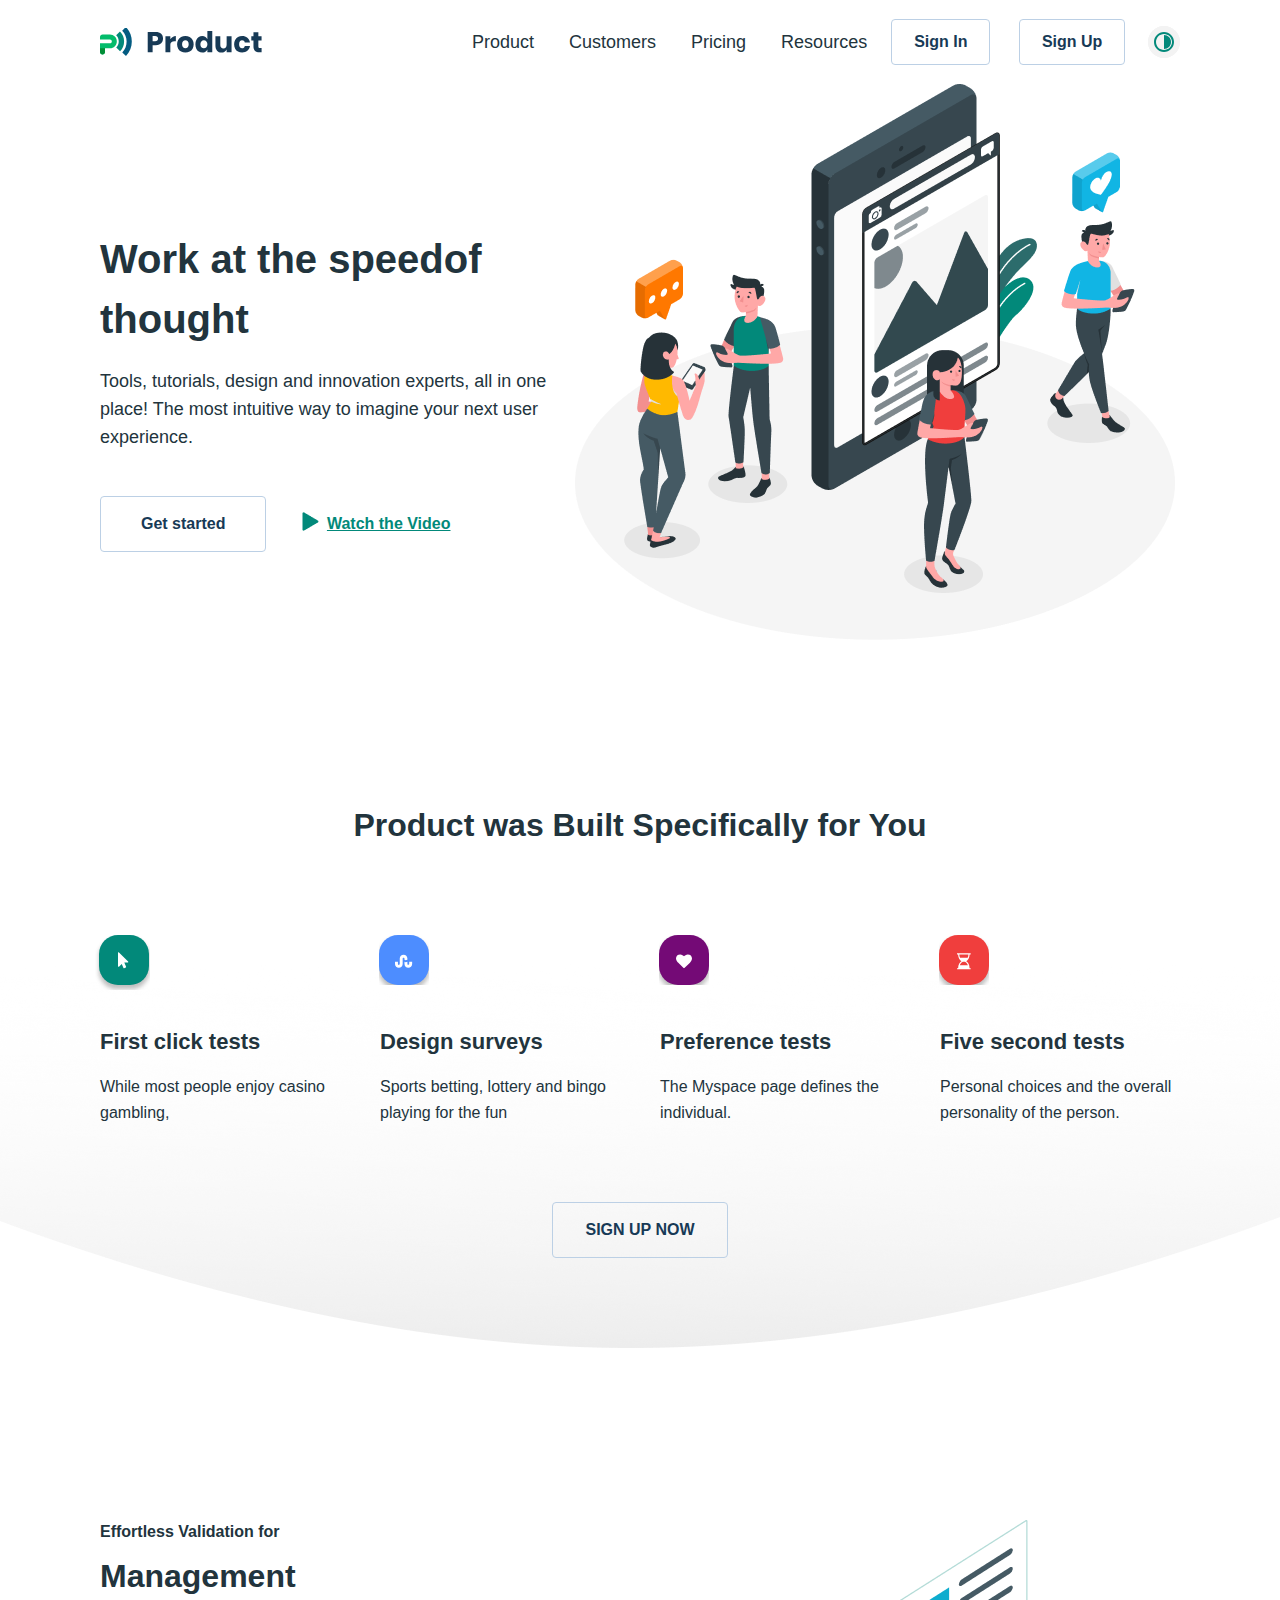
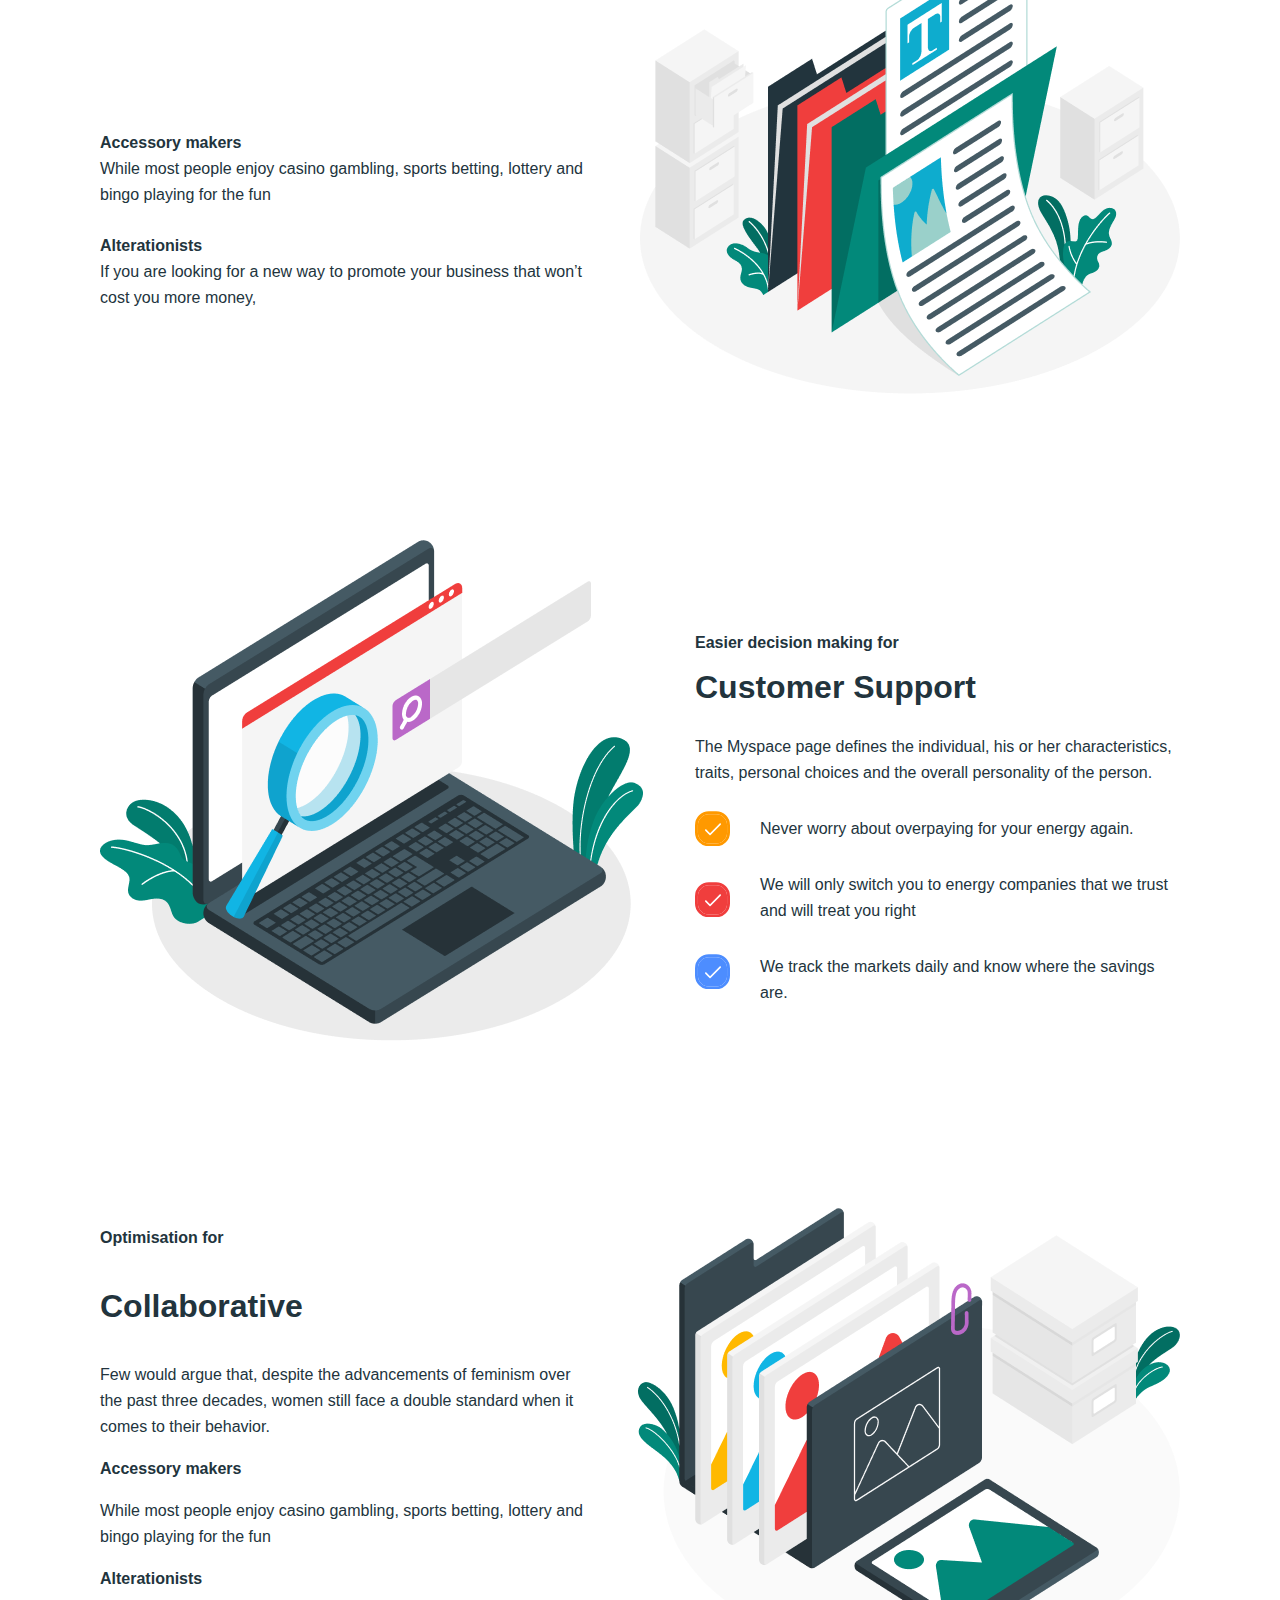
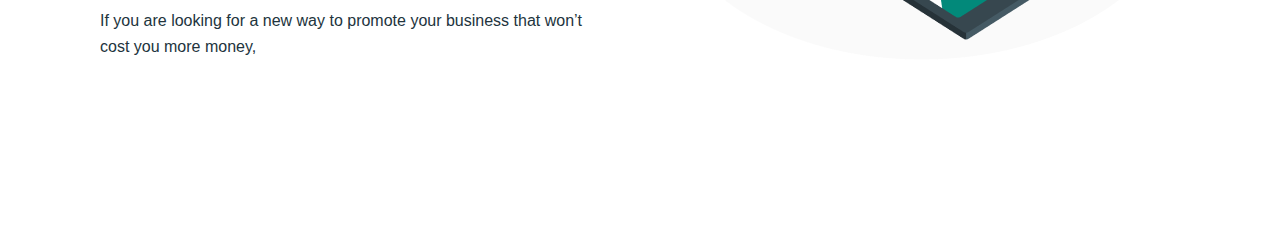
==== index.html @ c4649c6a "Initial commit" ====
<!DOCTYPE html>
<html lang="en">
<head>
    <meta charset="UTF-8">
    <meta http-equiv="X-UA-Compatible" content="IE=edge">
    <meta name="viewport" content="width=device-width, initial-scale=1.0">
    <title>Product</title>
    <link rel="stylesheet" href="./css/main.css">
</head>
<body>
    <!--HEADER START-->
    <header class="site-header">
        <div class="container">
            <div class="site-header__inner">
                <a class="logo" href="./index.html">
                    <img class="logo__link" src="./icons/Group 192.svg" 
                    alt="Site logo"
                    width="162"
                    height="29">
                </a>

                <nav class="site-nav">
                    <ul class="site-nav__list">
                        <li class="site-nav__item">
                            <a class="site-nav__link" href="#">Product</a>
                        </li>

                        <li class="site-nav__item">
                            <a class="site-nav__link" href="#">Customers</a>
                        </li>

                        <li class="site-nav__item">
                            <a class="site-nav__link" href="#">Pricing</a>
                        </li>

                        <li class="site-nav__item">
                            <a class="site-nav__link" href="#">Resources</a>
                        </li>
                    </ul>
                </nav>

                <div class="site-register">
                    <a class="site-register__link" href="#">Sign In</a>
                    <a class="site-register__link" href="#">Sign Up</a>
                </div>

                <button class="btn">
                    <img src="./icons/Frame 49.svg" 
                    alt="#"
                    width="32"
                    height="32">
                </button>
            </div>
        </div>
    </header>
    <!--HEADER FINISH-->

    <!--MAIN SECTION 1 START-->
    <main class="intro">
        <section class="work-section">
            <div class="container">
                <div class="work-section__inner">
                    <h1 class="work-section__title">Work  at the speedof thought</h1>
                    <p class="work-section__text">Tools, tutorials, design and innovation experts, all in one place! The most intuitive way to imagine your next user experience.</p>
                    <div class="work-div">
                        <a class="work-div__link" href="#">Get started</a>
                        <a class="work-div__link2" href="#">Watch the Video</a>
                    </div>
                </div>
            </div>
        </section>
        <!--MAIN SECTION 1 FINISH-->

        <!--MAIN SECTION 2 START-->
        <section class="test-section">
            <div class="container">
                <h2 class="test-title">Product  was Built Specifically for You</h2>
                <div class="test-section__inner">
                    <ul class="test-section__list">
                        <li class="test-section__item">
                            <h3 class="test-section__title">First click tests</h3>
                            <p class="test-section__text">While most people enjoy casino gambling,</p>
                        </li>
                        
                        <li class="test-section__item">
                            <h3 class="test-section__title">Design surveys</h3>
                            <p class="test-section__text">Sports betting, lottery and bingo playing for the fun</p>
                        </li>

                        <li class="test-section__item">
                            <h3 class="test-section__title">Preference tests</h3>
                            <p class="test-section__text">The Myspace page defines the individual.</p>
                        </li>

                        <li class="test-section__item">
                            <h3 class="test-section__title">Five second tests</h3>
                            <p class="test-section__text">Personal choices and the overall personality of the person. </p>
                        </li>
                    </ul>
                </div>

                <div class="test-section__link__div">
                    <a class="test-section__link" href="#">SIGN UP NOW</a>
                </div>
            </div>
        </section>
        <!--MAIN SECTION 2 FINISH-->


         <!--MAIN SECTION 3 START-->
        <section class="customer-section">
            <div class="container">
                <div class="customer-section__inner">
                    <div class="customer-section__inner__div">
                        <p class="management-text">Effortless Validation for</p>
                        <h3 class="management-title">Management</h3>
                        <strong class="management-strong">Accessory makers</strong>
                        <p class="management-text2">While most people enjoy casino gambling, sports betting, lottery and bingo playing for the fun</p>
                        <strong class="management-strong2">Alterationists</strong>
                        <p class="management-text3">If you are looking for a new way to promote your business that won’t cost you more money, </p>
                    </div>

                    <div class="customer-section__inner__div2">
                        <p class="support-text">Easier decision making for</p>
                        <h3 class="support-title">Customer Support</h3>
                        <p class="support-text2">The Myspace page defines the individual, his or her characteristics, traits, personal choices and the overall personality of the person. </p>
                        <p class="support-text3">Never worry about overpaying for your energy again. </p>
                        <p class="support-text4">We will only switch you to energy companies that we trust and will treat you right</p>
                        <p class="support-text5">We track the markets daily and know where the savings are.</p>
                    </div>

                    <div class="customer-section__inner__div3">
                        <p class="colloborative-text">Optimisation for</p>
                        <h3 class="colloborative-title">Collaborative</h3>
                        <p class="colloborative-text2">Few would argue that, despite the advancements of feminism over the past three decades, women still face a double standard when it comes to their behavior. </p>
                        <strong class="colloborative-strong">Accessory makers</strong>
                        <p class="colloborative-text3">While most people enjoy casino gambling, sports betting, lottery and bingo playing for the fun</p>
                        <strong class="colloborative-strong2">Alterationists</strong>
                        <p class="colloborative-text4">If you are looking for a new way to promote your business that won’t cost you more money, </p>
                    </div>
                </div>
            </div>
        </section>
        <!--MAIN SECTION 3 FINISH-->
    </main>


    <script src="./js/main.js"></script>
</body>
</html>
---- css/main.css ----
:root{
    --body-bg-color: #FFFFFF;
    --nav-text-color: #22343D;
    --register-text-color: #173A56;
    --bg-img-section2: url('../images/Bg.png');
}

.dark{
    --body-bg-color: #1F2E35;;
    --nav-text-color: #FFFFFF;
    --register-text-color: #FFFFFF;
    --bg-img-section2: url('../images/Bg2.png');
}

html {
	height: 100%;
	scroll-behavior: smooth;
}

*,
*::before,
*::after {
	box-sizing: border-box;
}

body {
	display: flex;
	flex-direction: column;
	height: 100%;
	margin: 0;
	font-family: 'Arial', sans-serif;
    background-color: var(--body-bg-color);
}

main {
	flex-grow: 1;
}

img {
	vertical-align: middle;
	object-fit: cover;
}

.visually-hidden {
	clip: rect(0 0 0 0);
	clip-path: inset(50%);
	height: 1px;
	overflow: hidden;
	position: absolute;
	white-space: nowrap;
	width: 1px;
}

.container{
    width: 1120px;
    margin: 0 auto;
    padding: 0 20px;
}
/*===HEADER START===*/
.site-header{
    padding: 19px 0;
}

.site-header__inner{
    display: flex;
    align-items: center;
}

.site-nav__list{
    display: flex;
    margin: 0;
    padding: 0;
    margin-left: 210px;
    list-style-type: none;
}

.site-nav__item + .site-nav__item{
    margin-left: 35px;
}

.site-nav__link{
    display: inline-block;
    font-style: normal;
    font-weight: 400;
    font-size: 18px;
    line-height: 28px;
    color: var(--nav-text-color);
    text-decoration: none;
}

.site-register{
    margin-left: 24px;
}

.site-register__link{
    display: inline-block;;
    padding: 10px 22px;
    font-weight: 600;
    font-size: 16px;
    line-height: 24px;
    color: var(--register-text-color);
    text-decoration: none;
    border: 1px solid #BCD0E5;
    border-radius: 4px;
    transition: all 0.4s ease;
}

.site-register__link:hover{
    color: #FFFFFF;
    background: #02897A;
    transition: all 0.4s ease;
    
}

.site-register__link + .site-register__link{
    margin-left: 24px;
}

.btn{
    padding: 0;
    border: none;
    background: #F3F3F3;
    border-radius: 100px;
    margin-left: auto;
}
/*===HEADER FINISH===*/

/*===MAIN SECTION1 START===*/
.intro{
    padding-top: 145px;
    background-position: calc(50% + 235px) top;
    background-repeat: no-repeat;
    background-image: url('../images/amico1.png');
}

.work-section{
    padding-bottom: 249px;
}

.work-section__inner{
    width: 458px;
}

.work-section__title{
    margin: 0;
    margin-bottom: 18px;
    font-weight: 700;
    font-size: 40px;
    line-height: 60px;
    color: var(--nav-text-color);
}

.work-section__text{
    margin: 0;
    margin-bottom: 45px;
    font-weight: 400;
    font-size: 18px;
    line-height: 28px;
    color: var(--nav-text-color);
}

.work-div__link{
    display: inline-block;
    padding: 15px 40px;
    font-weight: 700;
    font-size: 16px;
    line-height: 24px;
    color: var(--register-text-color);
    text-decoration: none;
    border: 1px solid #BCD0E5;
    border-radius: 4px;
    transition: all 0.4s ease;
}

.work-div__link:hover{
    color: #FFFFFF;
    background: #02897A;
    transition: all 0.4s ease;
}

.work-div__link2{
    position: relative;
    display: inline-block;
    margin-left: 56px;
    font-weight: 600;
    font-size: 16px;
    line-height: 24px;
    text-decoration-line: underline;
    color: #02897A;
}

.work-div__link2::before{
    position: absolute;
    left: -25px;
    content: "";
    width: 20px;
    height: 20px;
    background-repeat: no-repeat;
    background-image: url('../icons/Triangle.png');
}
/*===MAIN SECTION1 FINISH===*/

/*===MAIN SECTION 2 START===*/
.test-section{
    margin-bottom: 172px;
    background-position: calc(50%) bottom;
    background-repeat: no-repeat;
    background-image: var(--bg-img-section2)
}

.test-title{
    margin: 0;
    margin-bottom: 146px;
    font-weight: 700;
    font-size: 32px;
    line-height: 48px;
    text-align: center;
    color: var(--nav-text-color);
}

.test-section__list{
    display: flex;
    justify-content: space-between;
    margin: 0;
    padding: 0;
    list-style-type: none;
}
.test-section__item{
    position: relative;
    width: 240px;
}

.test-section__item:nth-child(1)::before{
    content: '';
    width: 55px;
    height: 55px;
    position: absolute;
    top: -60px;
    left: -5px;
    background-repeat: no-repeat;
    background-image: url('../icons/icon.svg');
}

.test-section__item:nth-child(2)::before{
    content: '';
    width: 55px;
    height: 55px;
    position: absolute;
    top: -60px;
    left: -5px;
    background-repeat: no-repeat;
    background-image: url('../icons/icon2.svg');
}

.test-section__item:nth-child(3)::before{
    content: '';
    width: 55px;
    height: 55px;
    position: absolute;
    top: -60px;
    left: -5px;
    background-repeat: no-repeat;
    background-image: url('../icons/icon3.svg');
}

.test-section__item:nth-child(4)::before{
    content: '';
    width: 55px;
    height: 55px;
    position: absolute;
    top: -60px;
    left: -5px;
    background-repeat: no-repeat;
    background-image: url('../icons/icon4.svg');
}

.test-section__title{
    margin: 0;
    margin-top: 30px;
    margin-bottom: 13px;
    font-weight: 600;
    font-size: 22px;
    line-height: 33px;
    color: var(--nav-text-color)
}

.test-section__text{
    font-weight: 400;
    font-size: 16px;
    line-height: 26px;
    color:var(--nav-text-color);
}

.test-section__link__div{
    display: flex;
    margin-top: 60px;
    padding-bottom: 90px;
}

.test-section__link{
    display: inline-block;
    margin: auto;
    padding: 15px 32px;
    font-weight: 600;
    font-size: 16px;
    line-height: 24px;
    color: var(--register-text-color);
    text-decoration: none;
    border: 1px solid #BCD0E5;
    border-radius: 4px;
    transition: all 0.4s ease;
}

.test-section__link:hover{
    color: #FFFFFF;
    background: #02897A;
    transition: all 0.4s ease;
}
/*===MAIN SECTION 2 FINISH===*/

/*===MAIN SECTION 3 START===*/

.customer-section__inner{
    background-image: url('../images/amico.png'), url('../images/amico2.png'),url('../images/amico3.png');
    background-position: top right, center left, bottom right ;
    background-repeat: no-repeat no-repeat, no-repeat;
}



.customer-section__inner__div{
    width: 485px;
    margin-bottom: 320px;
}

.management-text{
    margin: 0;
    margin-bottom: 8px;
    font-weight: 600;
    font-size: 16px;
    line-height: 24px;
    color: var(--nav-text-color)
}

.management-title{
    margin: 0;
    margin-bottom: 130px;
    font-weight: 700;
    font-size: 32px;
    line-height: 48px;
    color: var(--nav-text-color)

}

.management-strong{
    margin: 0;
    margin-bottom: 12px;
    font-weight: 600;
    font-size: 16px;
    line-height: 26px;
    color: var(--nav-text-color)
}

.management-text2{
    margin: 0;
    margin-bottom: 25px;
    font-weight: 400;
    font-size: 16px;
    line-height: 26px;
    color: var(--nav-text-color)
}

.management-strong2{
    margin: 0;
    margin-bottom: 12px;
    font-weight: 600;
    font-size: 16px;
    line-height: 26px;
    color: var(--nav-text-color)  
}

.management-text3{
    margin: 0;
    font-weight: 400;
    font-size: 16px;
    line-height: 26px;
    color: var(--nav-text-color)
}

.customer-section__inner__div2{
    width: 485px;
    margin-bottom: 220px;
    margin-left: auto;
}

.support-text{
    margin: 0;
    margin-bottom: 8px;
    font-weight: 600;
    font-size: 16px;
    line-height: 24px;
    color: var(--nav-text-color)
}

.support-title{
    margin: 0;
    margin-bottom: 23px;
    font-weight: 700;
    font-size: 32px;
    line-height: 48px;
    color: var(--nav-text-color)
}

.support-text2{
    margin: 0;
    margin-bottom: 30px;
    font-weight: 400;
    font-size: 16px;
    line-height: 26px;
    color: var(--nav-text-color)
}

.support-text3{
    position: relative;
    margin: 0;
    margin-bottom: 30px;
    margin-left: 65px;
    font-weight: 400;
    font-size: 16px;
    line-height: 26px;
    color: var(--nav-text-color)
}

.support-text3::before{
    position: absolute;
    content: '';
    top: -5px;
    left: -65px;
    width: 35px;
    height: 35px;
    background-image: url(../icons/Group13.svg);
}    

.support-text4{
    position: relative;
    margin: 0;
    margin-bottom: 30px;
    margin-left: 65px;
    font-weight: 400;
    font-size: 16px;
    line-height: 26px;
    color: var(--nav-text-color)
}

.support-text4::before{
    position: absolute;
    content: '';
    top: 10px;
    left: -65px;
    width: 35px;
    height: 35px;
    background-image: url(../icons/Group13_3.svg);
} 

.support-text5{
    position: relative;
    margin: 0;
    margin-left: 65px;
    font-weight: 400;
    font-size: 16px;
    line-height: 26px;
    color: var(--nav-text-color)
}

.support-text5::before{
    position: absolute;
    content: '';
    left: -65px;
    width: 35px;
    height: 35px;
    background-image: url(../icons/Group13_2.svg);
} 

.customer-section__inner__div3{
    width: 485px;
    margin-bottom: 167px;
}

.colloborative-text{
    font-weight: 600;
    font-size: 16px;
    line-height: 24px;
    color: var(--nav-text-color)
}

.colloborative-title{
    font-weight: 700;
    font-size: 32px;
    line-height: 48px;
    color: var(--nav-text-color)
}

.colloborative-text2{
    font-weight: 400;
    font-size: 16px;
    line-height: 26px;
    color: var(--nav-text-color)
}

.colloborative-strong{
    font-weight: 600;
    font-size: 16px;
    line-height: 26px;
    color: var(--nav-text-color)    
}

.colloborative-text3{
    font-weight: 400;
    font-size: 16px;
    line-height: 26px;
    color: var(--nav-text-color)
}

.colloborative-strong2{
    font-weight: 600;
    font-size: 16px;
    line-height: 26px;
    color: var(--nav-text-color)  
}

.colloborative-text4{
    font-weight: 400;
    font-size: 16px;
    line-height: 26px;
    color: var(--nav-text-color)
}

/*===MAIN SECTION 3 FINISH===*/
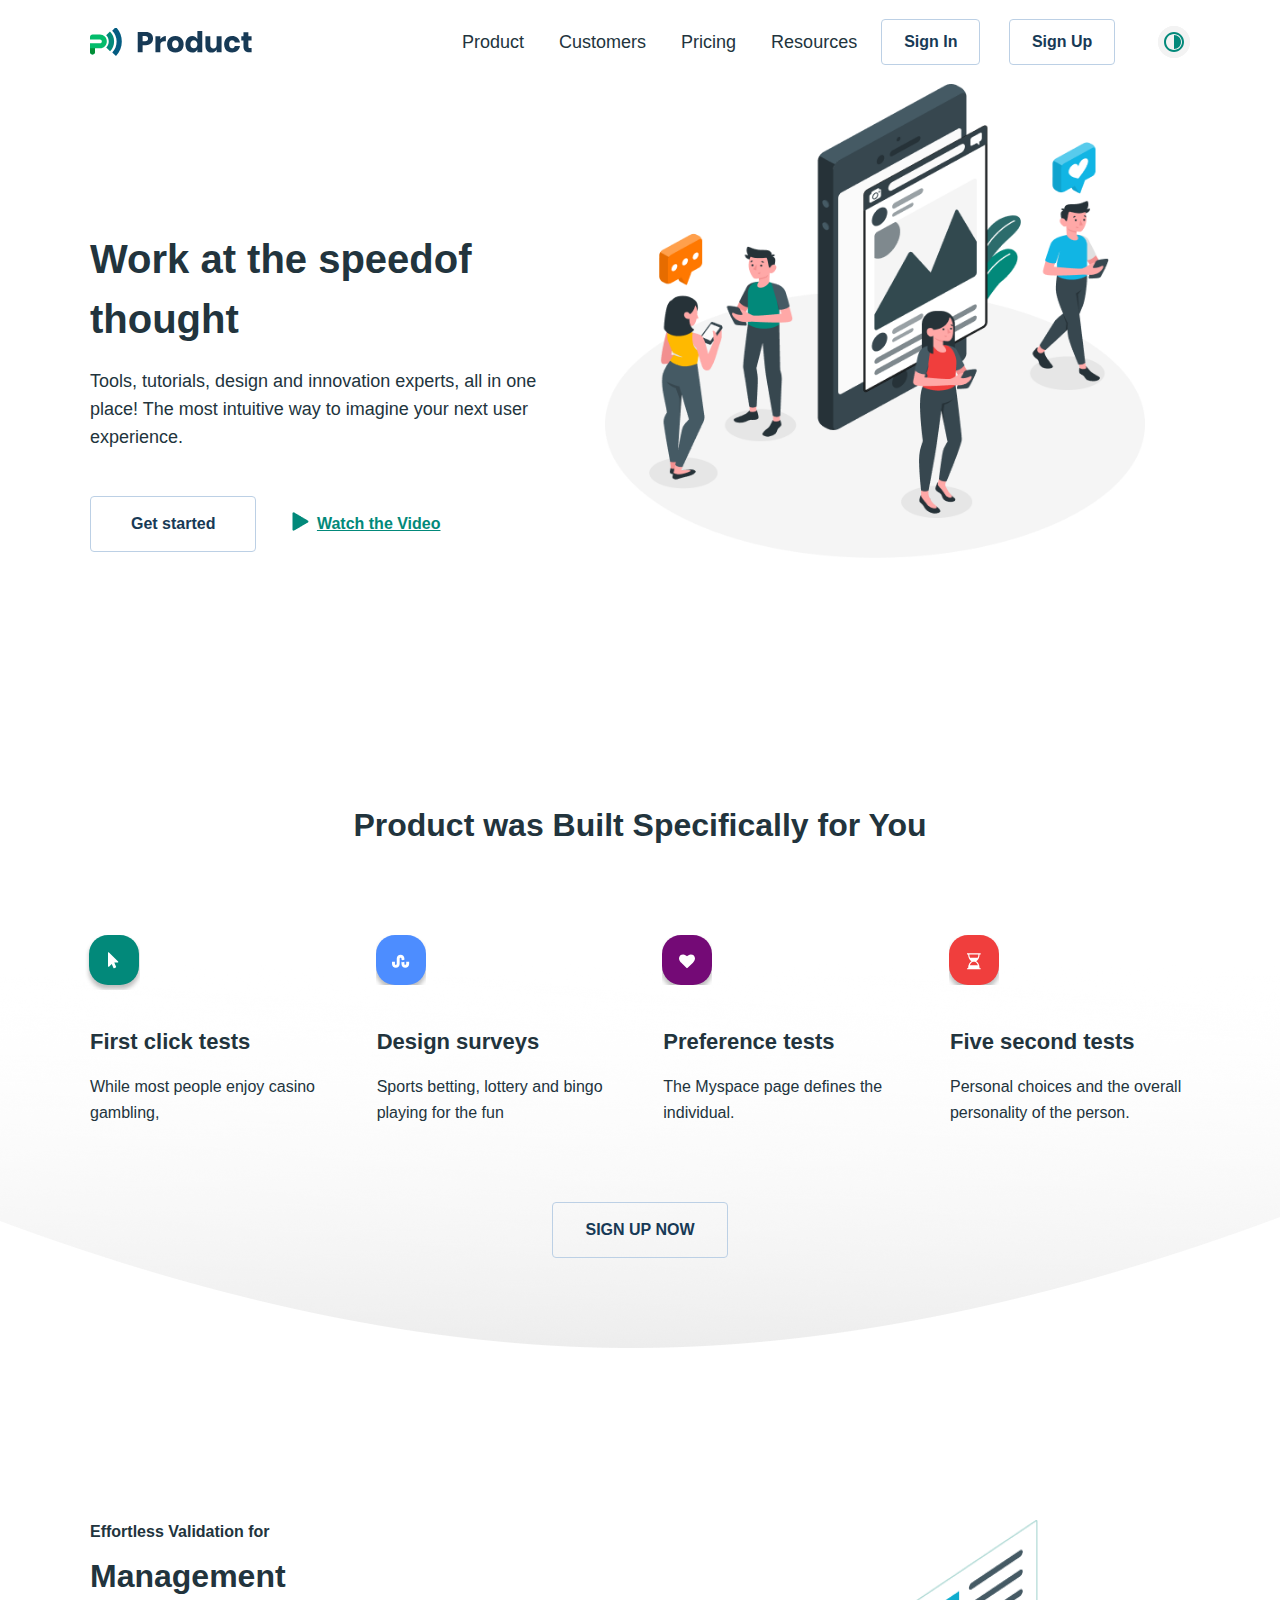
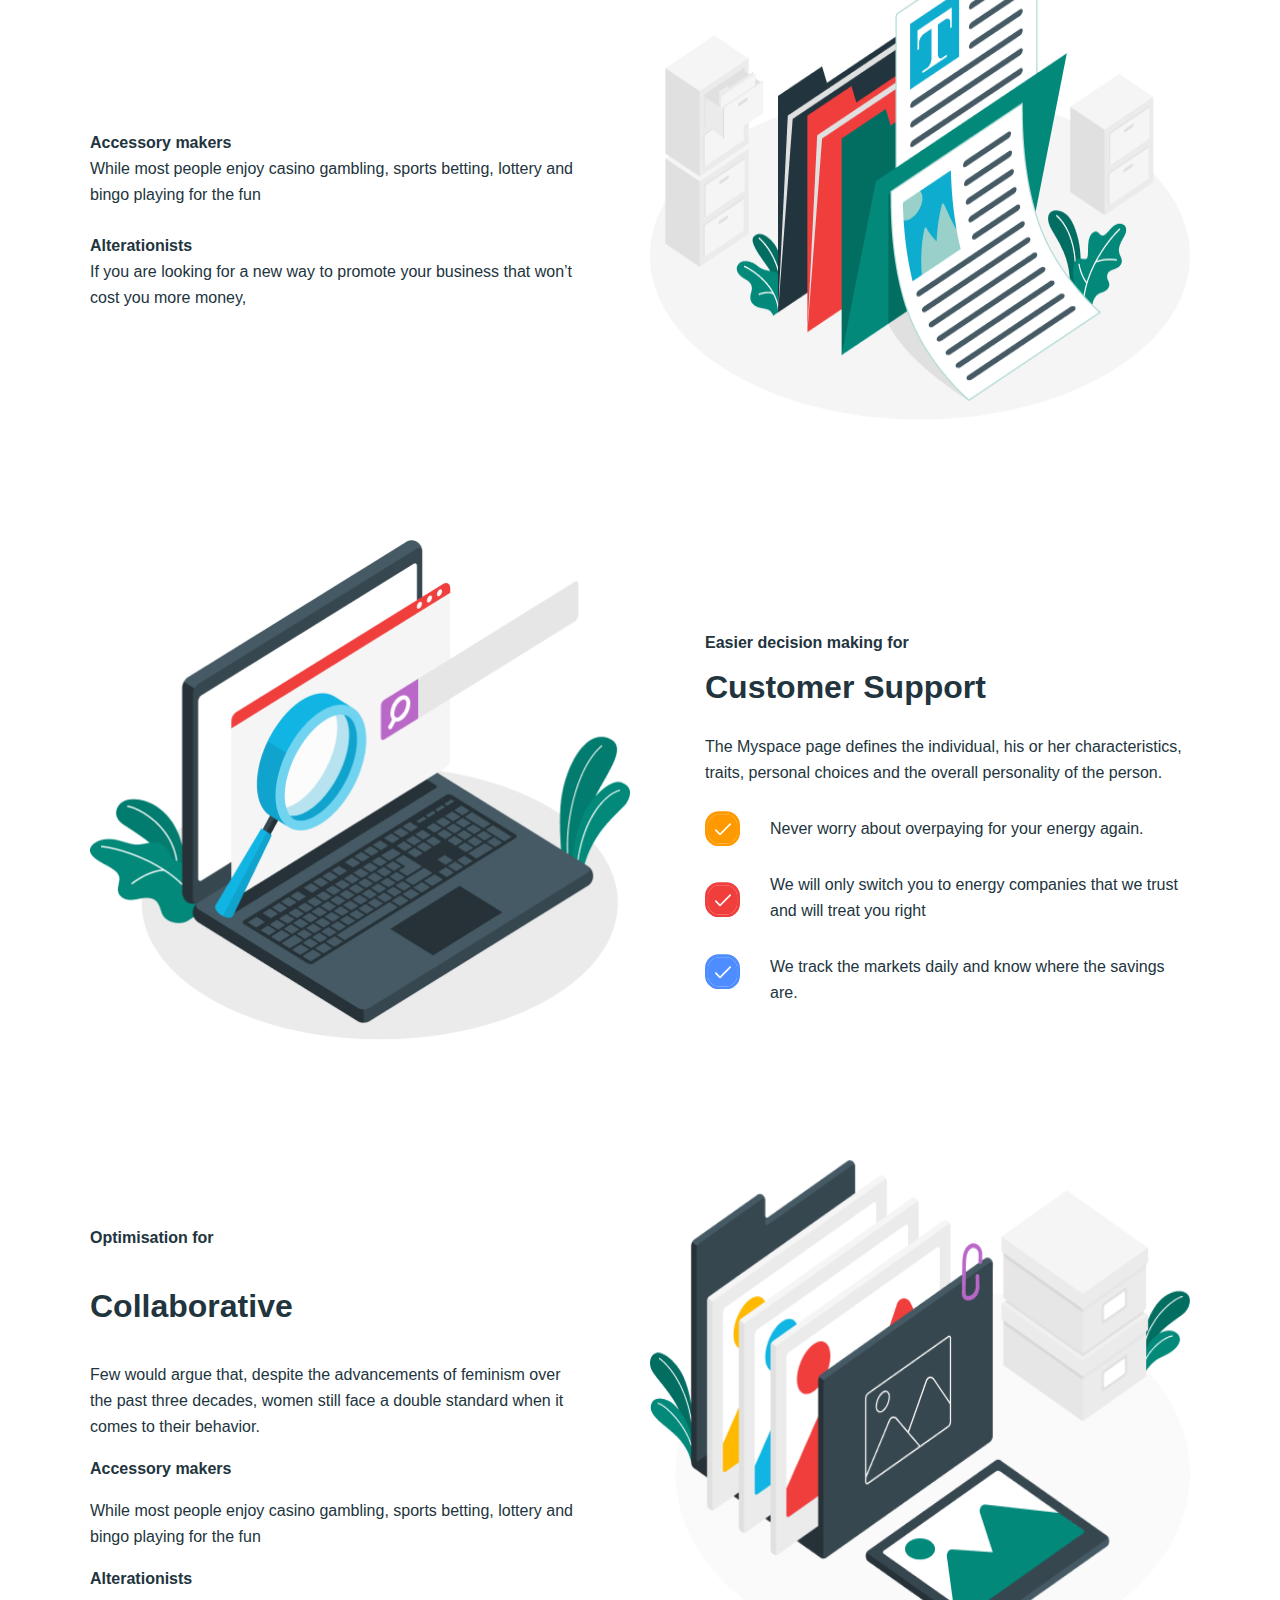
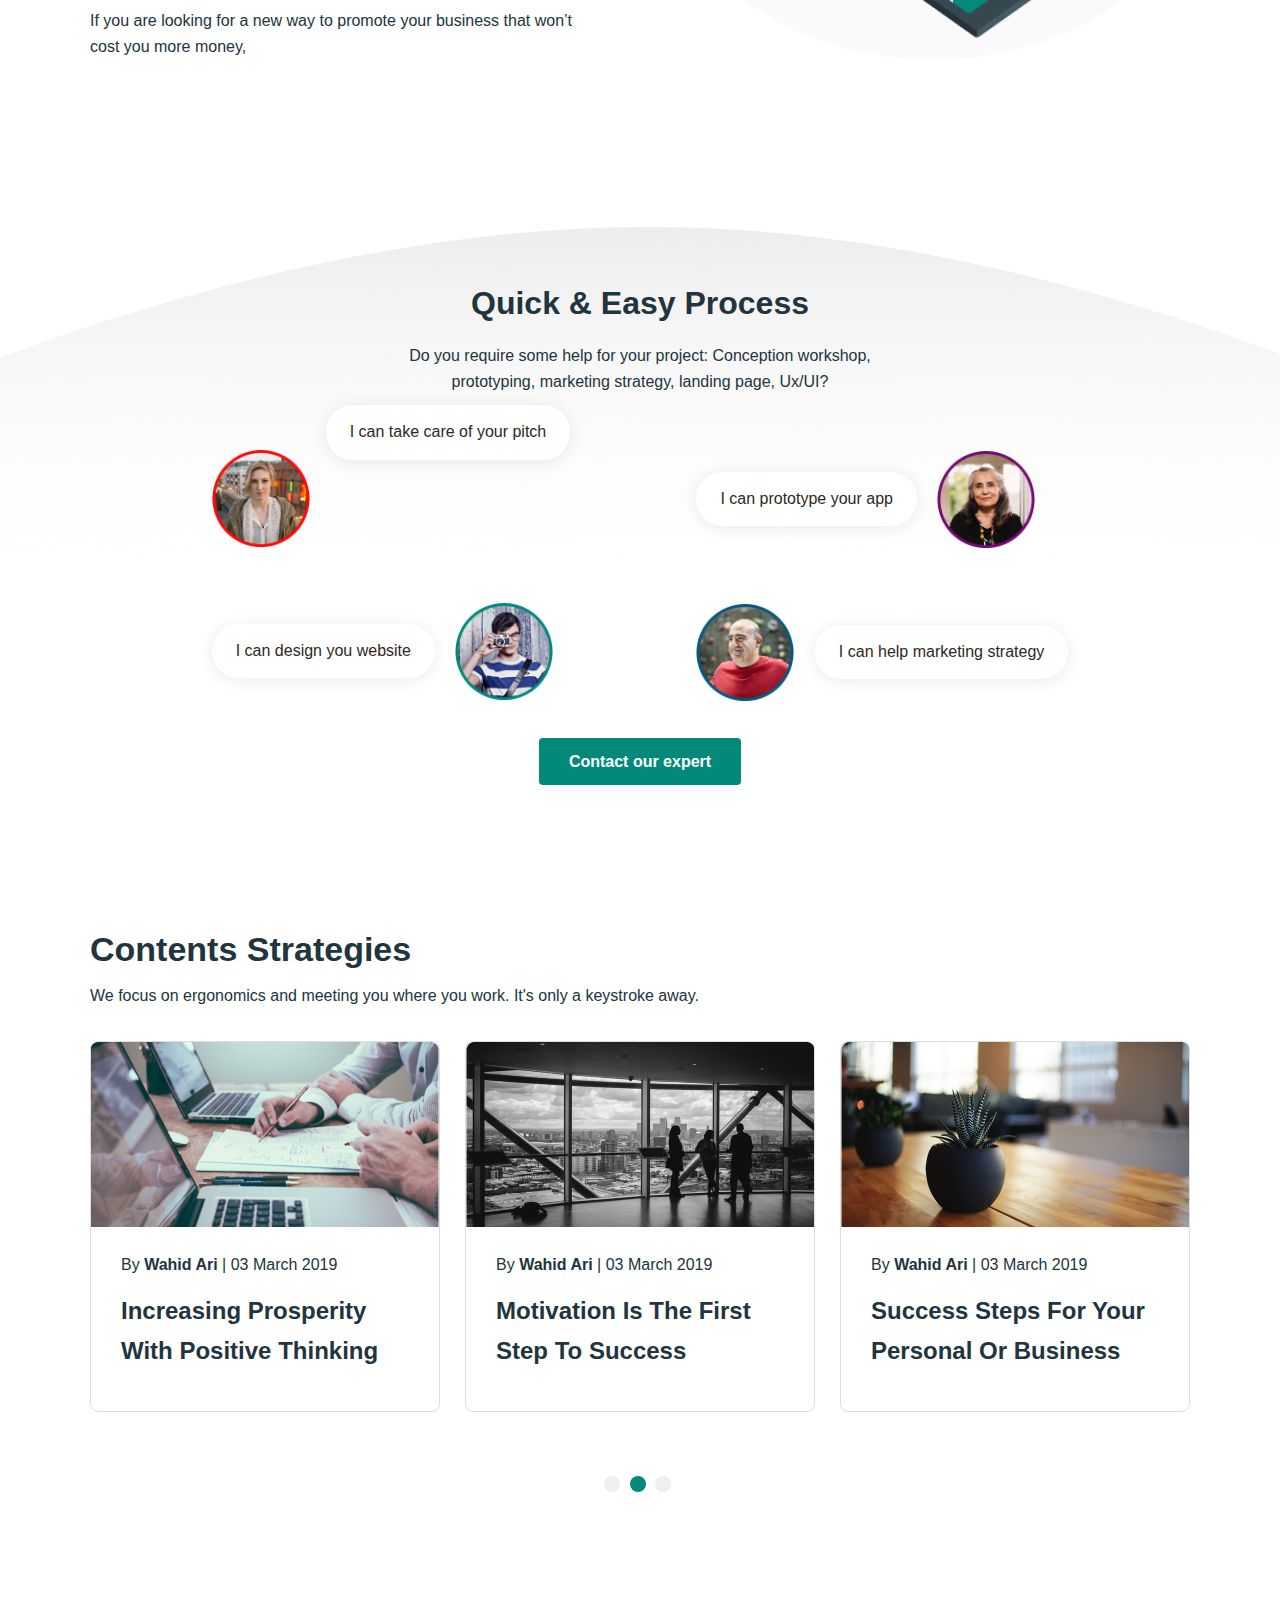
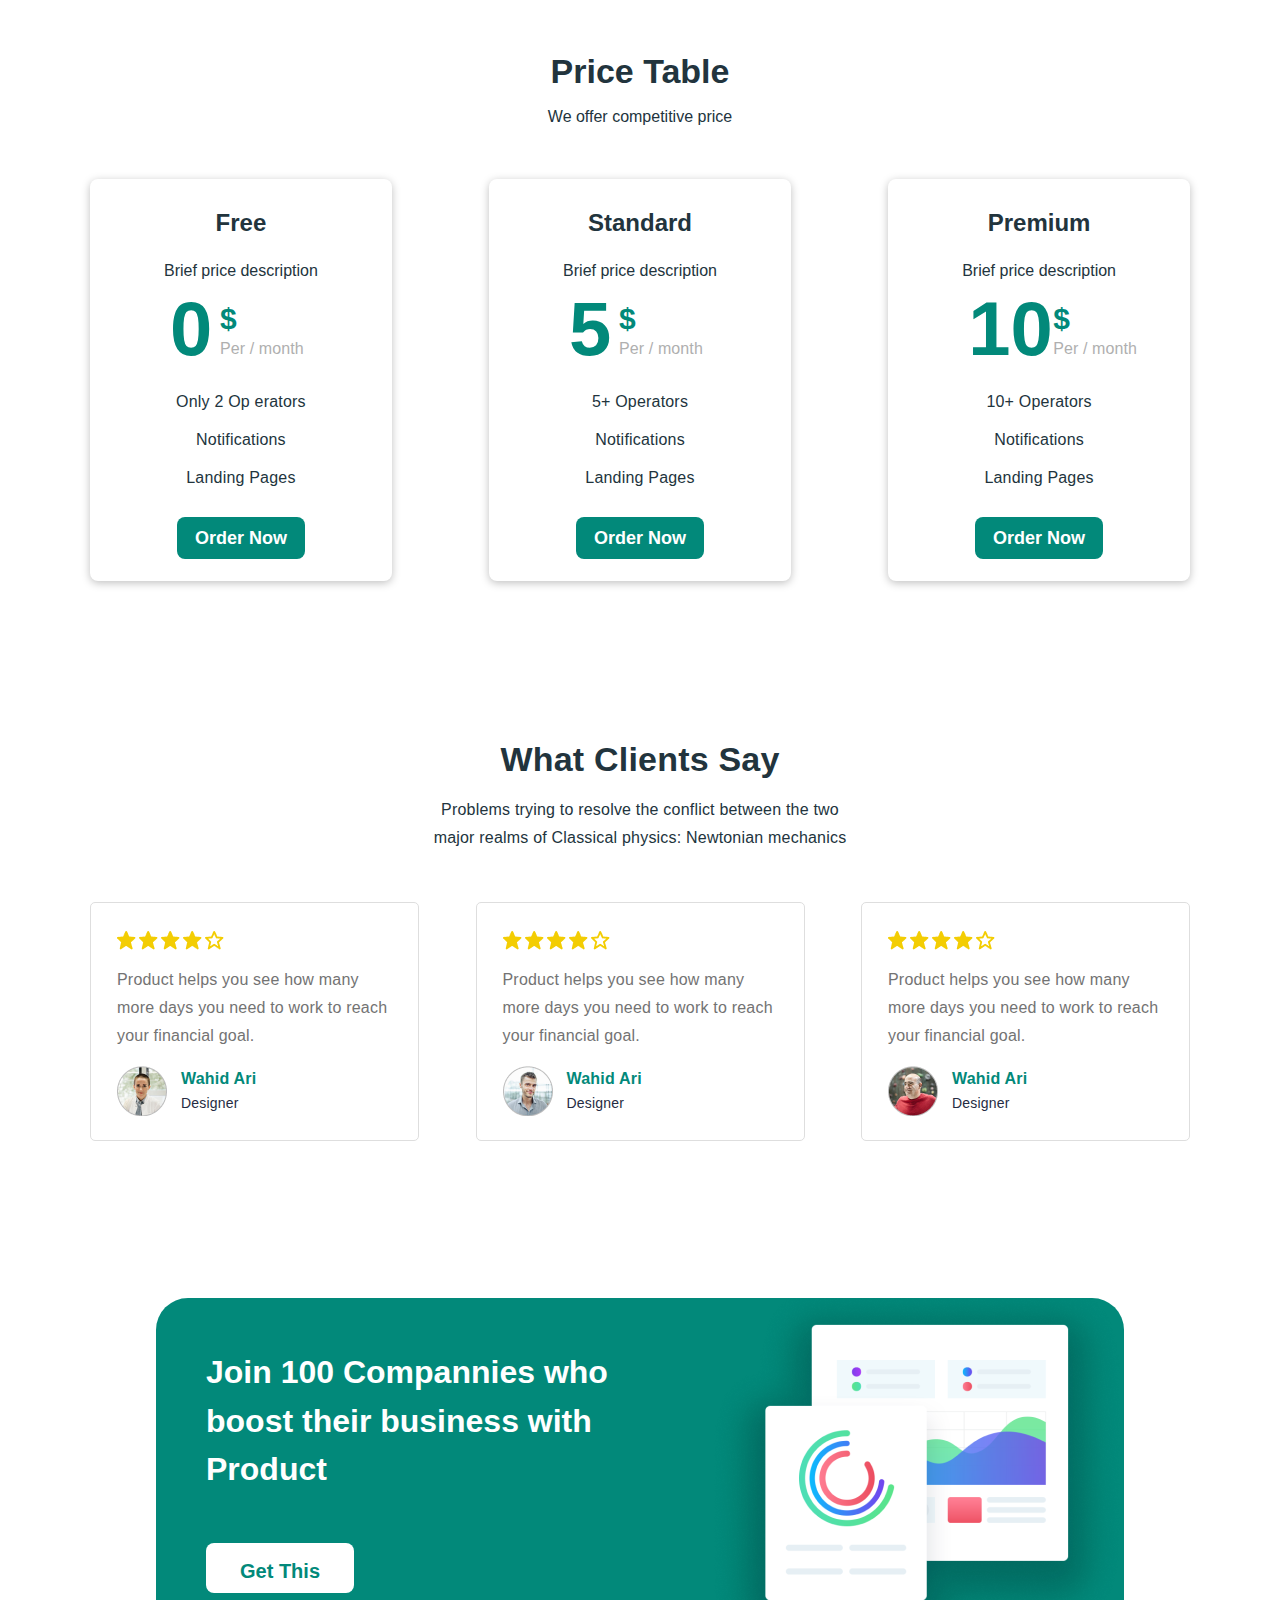
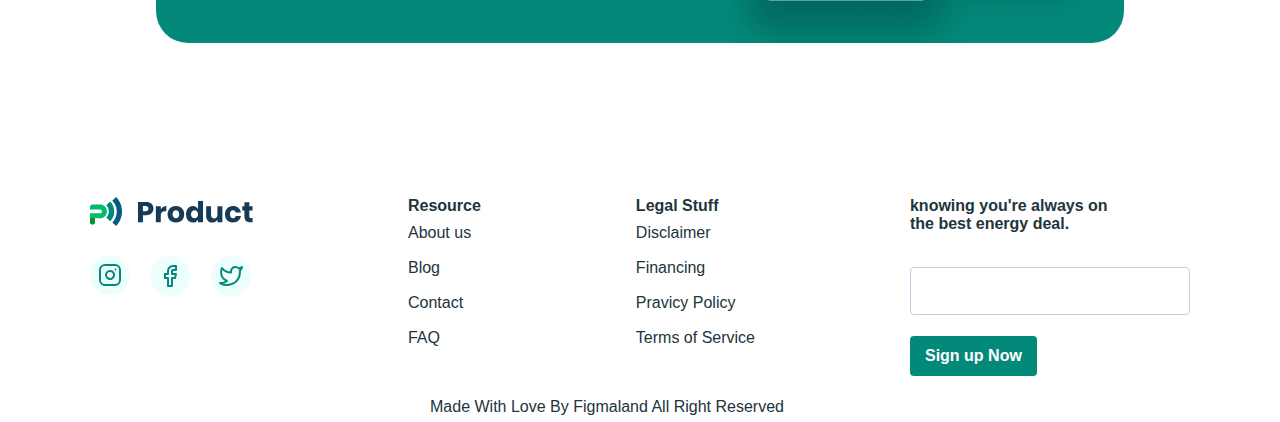
==== commit c42fb5db: "Succes" ====
--- a/index.html
+++ b/index.html
@@ -142,9 +142,311 @@
             </div>
         </section>
         <!--MAIN SECTION 3 FINISH-->
+
+        <!--MAIN SECTION 4 START-->
+        <section class="process-section">
+            <div class="container">
+                <h2 class="process-title">Quick & Easy Process</h2>
+                <p class="process-text">Do you require some help for your project: Conception workshop,
+                    prototyping, marketing strategy, landing page, Ux/UI?</p>
+                <div class="process-section__inner"> 
+                    <div class="process-left">    
+                        <div class="process-team__inner">
+                            <div class="process-img">
+                                <img src="./images/Avator.png" srcset="./images/Avator.png 1x, ./images/Avator@2x.png 2x" 
+                                alt="Team"
+                                width="98"
+                                height="98">
+                            </div>
+                            <span class="process-team__text">I can take care of your pitch</span>
+                            <span class="process-team_circle"></span>
+                        </div>
+
+                        <div class="process-section__inner2">
+                            <span class="process-team__text">I can design you website</span>
+                            <span class="process-team_circle"></span>
+                            <img src="./images/Avator2.png" srcset="./images/Avator2.png 1x, ./images/Avator2@2x.png 2x"
+                            alt="Team"
+                            width="98"
+                            height="98">
+                        </div>
+                    </div>
+
+                    <div class="process-right">
+                        <div class="process-section__inner3">
+                            <span class="process-team__text">I can prototype your app</span>
+                            <span class="process-team_circle"></span>
+                            <img src="./images/Avator4.png" srcset="./images/Avator4.png 1x, ./images/Avator4@2x.png 2x"
+                            alt="Team"
+                            width="98"
+                            height="98">
+                        </div>
+
+                        <div class="process-section__inner4">
+                            <img src="./images/Avator3.png" srcset="./images/Avator3.png 1x, ./images/Avator3@2x.png 2x"
+                            alt="Team"
+                            width="98"
+                            height="98">
+                            <span class="process-team__text">I can help marketing strategy</span>
+                            <span class="process-team_circle"></span>
+                        </div>
+                    </div>
+                </div>
+                <div class="process__link">
+                    <a class="process-btn" href="#">Contact our expert</a>
+                </div>
+            </div>
+        </section>
+        <!--MAIN SECTION 4 FINISH-->
+
+        <!--MAIN SECTION 5 START-->
+        <section class="strategies-section">
+            <div class="container">
+                <h2 class="strategies__title">Contents Strategies</h2>
+                <p class="strategies__text">We focus on ergonomics and meeting you where you work. It's only a keystroke away. </p>
+                <div class="strategies__div">
+                    <ul class="strategies__list">
+                        <li class="strategies__item">
+                            <img src="./images/strategies.png" srcset="./images/strategies.png 1x, ./images/strategies@2x.png 2x"
+                            alt="Working"
+                            width="348"
+                            height="185">
+                            <p class="strategies__item__text">By <strong>Wahid Ari</strong> |  03 March 2019</p>
+                            <p class="strategies__item__text2">Increasing Prosperity With Positive Thinking</p>
+                        </li>
+
+                         <li class="strategies__item">
+                            <img src="./images/strategies2.png" srcset="./images/strategies2.png 1x, ./images/strategies2@2x.png 2x"
+                            alt="Working"
+                            width="348"
+                            height="185">
+                            <p class="strategies__item__text">By <strong>Wahid Ari</strong> |  03 March 2019</p>
+                            <p class="strategies__item__text2">Motivation Is The First Step To Success</p>
+                        </li>
+
+                        <li class="strategies__item">
+                            <img src="./images/strategies3.png" srcset="./images/strategies3.png 1x, ./images/strategies3@2x.png 2x" 
+                            alt="Working"
+                            width="348"
+                            height="185">
+                            <p class="strategies__item__text">By <strong>Wahid Ari</strong> |  03 March 2019</p>
+                            <p class="strategies__item__text2">Success Steps For Your Personal Or Business</p>
+                        </li>
+                    </ul>
+                </div>
+                <div class="slider__div">
+                    <span class="slider-span"></span>
+                    <span class="slider-span"></span>
+                    <span class="slider-span"></span>
+                </div>
+            </div>
+        </section>
+        <!--MAIN SECTION 5 FINISH-->
+
+         <!--MAIN SECTION 6 START-->
+         <section class="price-section">
+            <div class="container">
+                <div class="table-div">
+                    <h2 class="table__title">Price Table</h2>
+                    <p class="table__text">We offer competitive price</p>
+                </div> 
+                <div class="price__inner">
+                    <ul class="price__list">
+                        <li class="price__item">
+                            <h3 class="price__title">Free</h3>
+                            <p class="price__desc">Brief price description</p>
+                            <ins class="ins">0</ins>
+                            <p class="ins__text">Per / month</p>
+                            <p class="price__text">Only 2 Op erators</p>
+                            <p class="price__text">Notifications</p>
+                            <p class="price__text price__text2">Landing Pages</p>
+                            <a class="price__link" href="#">Order Now</a>
+                        </li>
+
+                        <li class="price__item">
+                            <h3 class="price__title">Standard</h3>
+                            <p class="price__desc">Brief price description</p>
+                            <ins class="ins">5</ins>
+                            <p class="ins__text">Per / month</p>
+                            <p class="price__text">5+ Operators</p>
+                            <p class="price__text">Notifications</p>
+                            <p class="price__text price__text2">Landing Pages</p>
+                            <a class="price__link" href="#">Order Now</a>
+                        </li>
+
+                        <li class="price__item">
+                            <h3 class="price__title">Premium</h3>
+                            <p class="price__desc">Brief price description</p>
+                            <ins class="ins">10</ins>
+                            <p class="ins__text ins__text2">Per / month</p>
+                            <p class="price__text">10+ Operators</p>
+                            <p class="price__text">Notifications</p>
+                            <p class="price__text price__text2">Landing Pages</p>
+                            <a class="price__link" href="#">Order Now</a>
+                        </li>
+                    </ul>
+                </div>
+            </div>
+         </section>
+        <!--MAIN SECTION 6 FINISH-->
+
+        <!--MAIN SECTION 7 START-->
+        <section class="client-section">
+            <div class="container">
+                <div class="client__div">
+                    <h2 class="client__title">What Clients Say</h2>
+                    <p class="client__text">Problems trying to resolve the conflict between 
+                        the two major realms of Classical physics: Newtonian mechanics </p>
+                </div>
+
+                <ul class="client__list">
+                    <li class="client__item">
+                        <img src="./images/Stars.png" 
+                        alt="Stars">
+                        <p class="client__item__text">Product helps you see how many 
+                            more days you need to work to 
+                            reach your financial goal.</p>
+                        <div class="designer__div">
+                            <img src="./images/Ellipse.png" srcset="./images/Ellipse.png 1x, ./images/Ellipse@2x.png 2x"
+                            alt="People"
+                            width="50"
+                            height="50">
+                            <div class="designer__inner">
+                                <p class="designer__text">Wahid Ari</p>
+                                <p class="designer__text2">Designer</p>
+                            </div>
+                        </div>
+                    </li>
+
+                    <li class="client__item">
+                        <img src="./images/Stars.png" 
+                        alt="Stars">
+                        <p class="client__item__text">Product helps you see how many 
+                            more days you need to work to 
+                            reach your financial goal.</p>
+                        <div class="designer__div">
+                            <img src="./images/Ellipse2.png" srcset="./images/Ellipse2.png 1x, ./images/Ellipse2@2x.png 2x"
+                            alt="People"
+                            width="50"
+                            height="50">
+                            <div class="designer__inner">
+                                <p class="designer__text">Wahid Ari</p>
+                                <p class="designer__text2">Designer</p>
+                            </div>
+                        </div>
+                    </li>
+
+                    <li class="client__item">
+                        <img src="./images/Stars.png" 
+                        alt="Stars">
+                        <p class="client__item__text">Product helps you see how many 
+                            more days you need to work to 
+                            reach your financial goal.</p>
+                        <div class="designer__div">
+                            <img src="./images/strategies3.png" srcset="./images/Ellipse3.png 1x, ./images/Ellipse3@x.png 2x"
+                            alt="People"
+                            width="50"
+                            height="50">
+                            <div class="designer__inner">
+                                <p class="designer__text">Wahid Ari</p>
+                                <p class="designer__text2">Designer</p>
+                            </div>
+                        </div>
+                    </li>
+                </ul>
+            </div>
+        </section>
+        <!--MAIN SECTION 7 FINISH-->
+        <span class="boost-span">
+                <div class="boost__inner">
+                    <p class="boost__text">Join 100 Compannies who boost their business with Product</p>
+                    <a class="boost__link" href="#">Get This</a>
+                </div>
+        </span>
     </main>
-
-
+    <!--MAIN FINISH-->
+    <!--FOOTER START-->
+    <footer>
+        <div class="container">
+            <div class="footer__inner">
+                <div class="logo__div">
+                    <a href="./index.html">
+                        <img src="./icons/Group 192.svg" alt="logo">
+                    </a>
+                    <div class="network-div">
+                        <a href="https://www.instagram.com/" target="_blank">
+                            <img src="./images/instagram.svg" alt="instagram">
+                        </a>
+                        <a class="network__link" href="https://www.facebook.com/" target="_blank">
+                            <img src="./images/facebook.svg" alt="facebook">
+                        </a>
+                        <a class="network__link" href="https://twitter.com/" target="_blank">
+                            <img src="./images/twitter.svg" alt="twitter">
+                        </a>
+                    </div>
+                </div>
+                <div class="resource-div">
+                    <ul class="resource__list">
+                        <li class="resource__item">
+                            <strong class="resources__strong">Resource</strong>
+                        </li>
+
+                        <li class="resource__item">
+                            <a class="resource__link" href="#">About us</a>
+                        </li>
+
+                        <li class="resource__item">
+                            <a class="resource__link" href="#">Blog</a>
+                        </li>
+
+                        <li class="resource__item">
+                            <a class="resource__link" href="#">Contact</a>
+                        </li>
+                        
+                        <li class="resource__item">
+                            <a class="resource__link" href="#">FAQ</a>
+                        </li>
+                    </ul>
+                </div>
+                <div class="legal-div">
+                    <ul class="legal__list">
+                        <li class="legal__item">
+                            <strong class="legal__strong">Legal Stuff</strong>
+                        </li>
+
+                        <li class="legal__item">
+                            <a class="legal__link" href="#">Disclaimer</a>
+                        </li>
+
+                        <li class="legal__item">
+                            <a class="legal__link" href="#">Financing</a>
+                        </li>
+
+                        <li class="legal__item">
+                            <a class="legal__link" href="#">Pravicy Policy</a>
+                        </li>
+                        
+                        <li class="legal__item">
+                            <a class="legal__link" href="#">Terms of Service</a>
+                        </li>
+                    </ul>
+                </div>
+                <div class="register-div">
+                    <strong class="register__text">knowing you're always on the best energy deal.</strong>
+                    <form action="https://echo.htmlacademy.ru/" target="_blank" method="post">
+                        <label aria-placeholder="Text">
+                            <input type="text"
+                            name="User_text"
+                            required>
+                        </label>
+                        <button class="register__btn" type="submit">Sign up Now</button>
+                    </form>
+                </div>
+            </div>
+            <small class="footer__small">Made With Love By Figmaland All Right Reserved </small>
+        </div>
+    </footer>
+    <!--FOOTER FINISH-->
     <script src="./js/main.js"></script>
 </body>
 </html>--- a/css/main.css
+++ b/css/main.css
@@ -3,6 +3,7 @@
     --nav-text-color: #22343D;
     --register-text-color: #173A56;
     --bg-img-section2: url('../images/Bg.png');
+    --bg-img-section3: url('../images/BgProcess.png');
 }
 
 .dark{
@@ -10,6 +11,7 @@
     --nav-text-color: #FFFFFF;
     --register-text-color: #FFFFFF;
     --bg-img-section2: url('../images/Bg2.png');
+    --bg-img-section3: url('../images/BgProcess2.png');
 }
 
 html {
@@ -39,6 +41,10 @@
 img {
 	vertical-align: middle;
 	object-fit: cover;
+}
+
+a{
+    text-decoration: none;
 }
 
 .visually-hidden {
@@ -52,7 +58,7 @@
 }
 
 .container{
-    width: 1120px;
+    width: 1140px;
     margin: 0 auto;
     padding: 0 20px;
 }
@@ -128,6 +134,7 @@
 /*===MAIN SECTION1 START===*/
 .intro{
     padding-top: 145px;
+    background-size: 540px 474px;
     background-position: calc(50% + 235px) top;
     background-repeat: no-repeat;
     background-image: url('../images/amico1.png');
@@ -322,6 +329,7 @@
 
 .customer-section__inner{
     background-image: url('../images/amico.png'), url('../images/amico2.png'),url('../images/amico3.png');
+    background-size: 540px 500px;
     background-position: top right, center left, bottom right ;
     background-repeat: no-repeat no-repeat, no-repeat;
 }
@@ -339,7 +347,7 @@
     font-weight: 600;
     font-size: 16px;
     line-height: 24px;
-    color: var(--nav-text-color)
+    color: var(--nav-text-color);
 }
 
 .management-title{
@@ -348,7 +356,7 @@
     font-weight: 700;
     font-size: 32px;
     line-height: 48px;
-    color: var(--nav-text-color)
+    color: var(--nav-text-color);
 
 }
 
@@ -358,7 +366,7 @@
     font-weight: 600;
     font-size: 16px;
     line-height: 26px;
-    color: var(--nav-text-color)
+    color: var(--nav-text-color);
 }
 
 .management-text2{
@@ -367,7 +375,7 @@
     font-weight: 400;
     font-size: 16px;
     line-height: 26px;
-    color: var(--nav-text-color)
+    color: var(--nav-text-color);
 }
 
 .management-strong2{
@@ -376,7 +384,7 @@
     font-weight: 600;
     font-size: 16px;
     line-height: 26px;
-    color: var(--nav-text-color)  
+    color: var(--nav-text-color);  
 }
 
 .management-text3{
@@ -384,7 +392,7 @@
     font-weight: 400;
     font-size: 16px;
     line-height: 26px;
-    color: var(--nav-text-color)
+    color: var(--nav-text-color);
 }
 
 .customer-section__inner__div2{
@@ -399,7 +407,7 @@
     font-weight: 600;
     font-size: 16px;
     line-height: 24px;
-    color: var(--nav-text-color)
+    color: var(--nav-text-color);
 }
 
 .support-title{
@@ -408,7 +416,7 @@
     font-weight: 700;
     font-size: 32px;
     line-height: 48px;
-    color: var(--nav-text-color)
+    color: var(--nav-text-color);
 }
 
 .support-text2{
@@ -417,7 +425,7 @@
     font-weight: 400;
     font-size: 16px;
     line-height: 26px;
-    color: var(--nav-text-color)
+    color: var(--nav-text-color);
 }
 
 .support-text3{
@@ -428,7 +436,7 @@
     font-weight: 400;
     font-size: 16px;
     line-height: 26px;
-    color: var(--nav-text-color)
+    color: var(--nav-text-color);
 }
 
 .support-text3::before{
@@ -449,7 +457,7 @@
     font-weight: 400;
     font-size: 16px;
     line-height: 26px;
-    color: var(--nav-text-color)
+    color: var(--nav-text-color);
 }
 
 .support-text4::before{
@@ -469,7 +477,7 @@
     font-weight: 400;
     font-size: 16px;
     line-height: 26px;
-    color: var(--nav-text-color)
+    color: var(--nav-text-color);
 }
 
 .support-text5::before{
@@ -490,49 +498,633 @@
     font-weight: 600;
     font-size: 16px;
     line-height: 24px;
-    color: var(--nav-text-color)
+    color: var(--nav-text-color);
 }
 
 .colloborative-title{
     font-weight: 700;
     font-size: 32px;
     line-height: 48px;
-    color: var(--nav-text-color)
+    color: var(--nav-text-color);
 }
 
 .colloborative-text2{
     font-weight: 400;
     font-size: 16px;
     line-height: 26px;
-    color: var(--nav-text-color)
+    color: var(--nav-text-color);
 }
 
 .colloborative-strong{
     font-weight: 600;
     font-size: 16px;
     line-height: 26px;
-    color: var(--nav-text-color)    
+    color: var(--nav-text-color);    
 }
 
 .colloborative-text3{
     font-weight: 400;
     font-size: 16px;
     line-height: 26px;
-    color: var(--nav-text-color)
+    color: var(--nav-text-color);
 }
 
 .colloborative-strong2{
     font-weight: 600;
     font-size: 16px;
     line-height: 26px;
-    color: var(--nav-text-color)  
+    color: var(--nav-text-color);
 }
 
 .colloborative-text4{
     font-weight: 400;
     font-size: 16px;
     line-height: 26px;
-    color: var(--nav-text-color)
-}
-
-/*===MAIN SECTION 3 FINISH===*/+    color: var(--nav-text-color);
+}
+
+/*===MAIN SECTION 3 FINISH===*/
+
+
+/*===MAIN SECTION 4 START===*/
+.process-section{
+    padding-bottom: 150px;
+    background-image: var(--bg-img-section3);
+    background-repeat: no-repeat;
+    background-position: top center;
+}
+
+.process-title{
+    font-weight: 700;
+    margin: 0;
+    padding-top: 52px;
+    margin-bottom: 16px;
+    font-size: 32px;
+    line-height: 48px;  
+    text-align: center;
+    color: var(--nav-text-color);
+}
+
+.process-text{
+    font-weight: 500;
+    width: 542px;
+    margin: 0 auto;
+    margin-bottom: 10px;
+    font-size: 16px;
+    line-height: 26px;
+    text-align: center;
+    color: var(--nav-text-color);
+}
+
+
+.process-section__inner{
+    display: flex;
+    justify-content: space-evenly;
+}
+
+.process-team__inner{
+    display: flex;
+    width: 363px;
+    height: 55px;
+
+}
+
+.process-img{
+    margin-top: 45px;
+}
+
+.process-team__text{
+    display: inline-block;
+    padding: 15px 24px;
+    font-weight: 500;
+    font-size: 16px;
+    line-height: 24px;
+    color: #2F281E;
+    background: #FFFFFF;
+    box-shadow: 0px 2px 15px rgba(23, 58, 86, 0.1);
+    border-radius: 26.5px;
+
+}
+
+
+.process-team__text:nth-child(1){
+    margin-right: 16px;
+}
+
+.process-team__text:nth-child(2){
+    margin-left: 16px;
+}
+
+.process-section__inner2{
+    margin-top: 143px;   
+}
+
+.process-right{
+    margin-top: 46px;
+}
+
+.process-section__inner4{
+    margin-top: 55px;
+}
+.process__link{
+    display: block;
+    text-align: center;
+    margin-top: 48px;
+}
+
+.process-btn{
+    font-weight: 700;
+    margin-top: 48px;
+    padding: 15px 30px;
+    font-size: 16px;
+    line-height: 24px;
+    color: #FFFFFF;
+    background: #02897A;
+    border-radius: 4px;
+    text-decoration: none;
+}
+/*===MAIN SECTION 4 FINISH===*/
+
+/*===MAIN SECTION 5 START===*/
+.strategies__title{
+    margin: 0;
+    margin-bottom: 8px;
+    font-weight: 700;
+    font-size: 34px;
+    line-height: 51px;
+    color: var(--nav-text-color);
+}
+
+.strategies__text{
+    margin: 0;
+    margin-bottom: 32px;
+    font-weight: 500;
+    font-size: 16px;
+    line-height: 26px;
+    color: var(--nav-text-color);
+}
+
+
+.strategies__list{
+    display: flex;
+    justify-content: space-between;
+    margin: 0;
+    padding: 0;
+    margin-bottom: 64px;
+    list-style-type: none;
+}
+
+.strategies__item{
+    background-color: #FFFFFF;
+    border: 1px solid #DEDEDE;
+    border-radius: 8px;
+}
+
+
+
+
+.strategies__item__text{
+    font-weight: 400;
+    font-size: 16px;
+    line-height: 28px;
+    color: #22343D;
+    margin: 0px 30px 0px 30px ;
+    margin-top: 24px;
+    margin-bottom: 12px;
+}
+
+.strategies__item__text2{
+    margin: 0;
+    width: 280px;
+    font-weight: 700;
+    font-size: 24px;
+    line-height: 40px;
+    color: #22343D;
+    margin: 0px 30px 40px 30px ;
+    transition: all 0.3 ease;
+}  
+
+.strategies__item__text2:hover{
+    color: #02897A;
+    transition: all 0.3 ease;
+}
+
+.slider__div{
+    text-align: center;
+    padding-bottom: 150px;
+}
+
+.slider-span{
+    width: 16px;
+    height: 16px;
+    border-radius: 50%;
+    background-color: #EFEFEF;
+    display: inline-block;
+    margin-right: 5px;
+}
+
+.slider-span:nth-child(2){
+    background: #02897A;
+}
+/*===MAIN SECTION 5 FINISH===*/
+
+/*===MAIN SECTION 6 START===*/
+.price-section{
+    margin-bottom: 150px;
+}
+
+.table-div{
+    text-align: center;
+}
+
+.table__title{
+    margin: 0;
+    margin-bottom: 8px;
+    font-weight: 700;
+    font-size: 34px;
+    line-height: 51px;
+    color: var(--nav-text-color);
+}
+
+.table__text{
+    margin: 0;
+    margin-bottom: 50px;
+    font-weight: 500;
+    font-size: 16px;
+    line-height: 24px;
+    color: var(--nav-text-color);
+}
+
+.price__list{
+    display: flex;
+    justify-content: space-between;
+    margin: 0;
+    padding: 0;
+    list-style-type: none;
+}
+.price__item{
+    position: relative;
+    text-align: center;
+    padding: 24px 74px 32px;
+    background: #FFFFFF;
+    box-shadow: 0px 2px 8px rgba(0, 0, 0, 0.25);
+    border-radius: 8px;
+    transition: all 0.4s ease;
+}
+
+.price__item:hover{
+    transition: all 0.4s ease;
+    background: #02897A;
+}
+
+.price__item:hover .price__title{
+    color: #FFFFFF;   
+}
+
+.price__item:hover .price__desc{
+    color: #FFFFFF;
+}
+
+.price__item:hover .ins{
+    color: #FFFFFF;
+}
+
+.price__item:hover .price__text{
+    color: #FFFFFF;
+}
+.price__title{
+    margin: 0;
+    margin-bottom: 8px;
+    font-weight: 700;
+    font-size: 24px;
+    line-height: 40px;
+    color: #22343D;
+}
+.price__desc{
+    margin: 0;
+    font-weight: 400;
+    font-size: 16px;
+    line-height: 40px;
+    color: #22343D;
+    padding-bottom: 100px;
+}
+.ins{
+    position: absolute;
+    font-weight: 700;
+    font-size: 76px;
+    line-height: 100px;
+    text-align: center;
+    letter-spacing: 0.2px;
+    text-decoration: none;
+    margin: 0;
+    padding: 0;
+    top: 100px;
+    left: 80px;
+    color: #02897A;
+}
+.ins__text{
+    position: absolute;
+    top: 160px;
+    left: 130px;
+    font-weight: 400;
+    font-size: 16px;
+    line-height: 19px;
+    letter-spacing: 0.1px;
+    color: #AFAFAF;
+    padding: 0;
+    margin: 0;
+}
+
+.ins__text2{
+    font-weight: 400;
+    font-size: 16px;
+    line-height: 19px;
+    letter-spacing: 0.1px;
+    color: #AFAFAF;
+    padding: 0;
+    margin: 0;
+    position: absolute;
+    top: 160px;
+    left: 165px;
+}
+
+.ins__text::before{
+    content: "$";
+    width: 16px;
+    height: 29px;
+    display: inline-block;
+    position: absolute;
+    font-size: 30px;
+    font-weight: 800;
+    top: -30px;
+    left: 0px;
+    color: #02897A;
+}
+
+.price__item:hover .ins__text::before{
+    color: #FFF;
+}
+
+.price__text{
+    margin: 0;
+    margin-bottom: 16px;
+    font-weight: 500;
+    font-size: 16px;
+    line-height: 22px;
+    letter-spacing: 0.2px;
+    color: #22343D;
+}
+
+.price__text2{
+    margin: 0;
+    margin-bottom: 38px;
+}
+
+.price__link{
+    padding: 11px 18px;
+    font-weight: 600;
+    font-size: 18px;
+    line-height: 22px;
+    color: #FFFFFF;
+    background: #02897A;
+    border-radius: 8px;
+    text-decoration: none;
+}
+
+.price__item:hover .price__link{
+    color: #02897A;
+    background: #FFFFFF;
+}
+/*===MAIN SECTION 6 FINISH===*/
+/*===MAIN SECTION 7 START===*/
+.client-section{
+    margin-bottom: 157px;
+}
+
+.client__div{
+    width: 434px;
+    margin: 0 auto;
+    text-align: center;
+}
+
+.client__title{
+    margin: 0;
+    margin-bottom: 8px;
+    font-weight: 700;
+    font-size: 34px;
+    line-height: 57px;
+    letter-spacing: 0.2px;
+    color: var(--nav-text-color);
+}
+.client__text{
+    margin: 0;
+    margin-bottom: 50px;
+    font-weight: 500;
+    font-size: 16px;
+    line-height: 28px;
+    text-align: center;
+    letter-spacing: 0.2px;
+    color: var(--nav-text-color);
+}
+.client__list{
+    display: flex;
+    justify-content: space-between;
+    margin: 0;
+    padding: 0;
+    list-style-type: none;
+}
+.client__item{
+    padding: 28px 26px 24px;
+    background: #FFFFFF;
+    border: 1px solid #DEDEDE;
+    border-radius: 5px;
+}
+.client__item__text{
+    margin: 0;
+    margin-top: 16px;
+    margin-bottom: 16px;
+    width: 275px;
+    font-weight: 400;
+    font-size: 16px;
+    line-height: 28px;
+    letter-spacing: 0.2px;
+    color: #737373;
+}
+.designer__div{
+    display: flex;
+    align-items: center;
+
+}
+.designer__inner{
+    margin-left: 14px;
+}
+
+.designer__text{
+    margin: 0;
+    font-weight: 600;
+    font-size: 16px;
+    line-height: 24px;
+    letter-spacing: 0.2px;
+    color: #02897A;
+}   
+.designer__text2{
+    margin: 0;
+    font-weight: 500;
+    font-size: 14px;
+    line-height: 24px;
+    letter-spacing: 0.2px;
+    color: #252B42;
+}
+/*===MAIN SECTION 7 FINISH===*/
+.boost-span{
+    display: block;
+    margin: 0 auto;
+    margin-bottom: 154px;
+    padding: 50px;
+    width: 968px;
+    height: 345px;
+    background: #02897A;
+    border-radius: 32px;
+    background-image: url('../images/screen.png');
+    background-repeat: no-repeat;
+    background-position: right top;
+}
+
+
+.boost__inner{
+    width: 495px;
+}
+
+.boost__text{
+    margin: 0;
+    font-weight: 600;
+    font-size: 32px;
+    line-height: 151.4%;
+    color: #FFFFFF;
+    margin-bottom: 50px;
+}
+
+
+.boost__link{
+    display: inline-block;
+    padding: 13px 34px 7px ;
+    font-weight: 600;
+    font-size: 20px;
+    line-height: 30px;
+    color: #02897A;
+    background: #FFFFFF;
+    border-radius: 8px;
+    text-decoration: none;
+
+}
+/*===MAIN FINISH===*/
+
+/*===FOOTER START===*/
+.footer__inner{
+    display: flex;
+    justify-content: space-between;
+    align-items: flex-start;
+    margin-bottom: 16px;
+}
+
+.network-div{
+    margin-top: 28px;
+}
+
+.network__link{
+    margin-left: 16px;
+}
+
+.resource__list{
+    padding: 0;
+    margin: 0;
+    list-style-type: none;
+}
+
+.resources__strong{
+    color: var(--nav-text-color);
+}
+
+.resource__link{
+    display: inline-block;
+    margin: 0;
+    font-weight: 400;
+    font-size: 16px;
+    line-height: 35px;
+    color: var(--nav-text-color);
+}
+
+.legal__list{
+    padding: 0;
+    margin: 0;
+    list-style-type: none;
+}
+
+.legal__strong{
+    color: var(--nav-text-color);
+}
+.legal__link{
+    display: inline-block;
+    margin: 0;
+    font-weight: 400;
+    font-size: 16px;
+    line-height: 35px;
+    color: var(--nav-text-color);
+}
+
+.register-div{
+    margin-right: 55px;
+    width: 225px;
+}
+
+.register__text{
+    display: inline-block;
+    margin-bottom: 34px;
+    color: var(--nav-text-color);
+}
+
+input{
+    width: 280px;
+    height: 48px;
+    background: #FFFFFF;
+    border: 1px solid #BCD0E5;
+    border-radius: 4px;
+}
+
+.register__btn{
+    margin-top: 21px;
+    padding: 8px 15px;
+    font-weight: 700;
+    font-size: 16px;
+    line-height: 24px;
+    text-align: center;
+    color: #FFFFFF;
+    background: #02897A;
+    border-radius: 4px;
+    border: none;
+}
+
+.footer__small{
+
+    margin-left: 340px;
+    font-weight: 400;
+    font-size: 16px;
+    line-height: 30px;
+    color: var(--nav-text-color);
+}
+/*===FOOTER FINISH===*/
+@media
+only screen and (-webkit-min-device-pixel-ratio: 2),
+only screen and (   min--moz-device-pixel-ratio: 2),
+only screen and (     -o-min-device-pixel-ratio: 2/1),
+only screen and (        min-device-pixel-ratio: 2),
+only screen and (                min-resolution: 192dpi),
+only screen and (                min-resolution: 2dppx) { 
+  
+    .intro{
+        background-image: url('../images/amico1@2x.png');
+    }
+    .customer-section__inner{
+    background-image: url('../images/amico@2x.png'), url('../images/amico2@2x.png'),url('../images/amico3@2x.png');
+    }
+}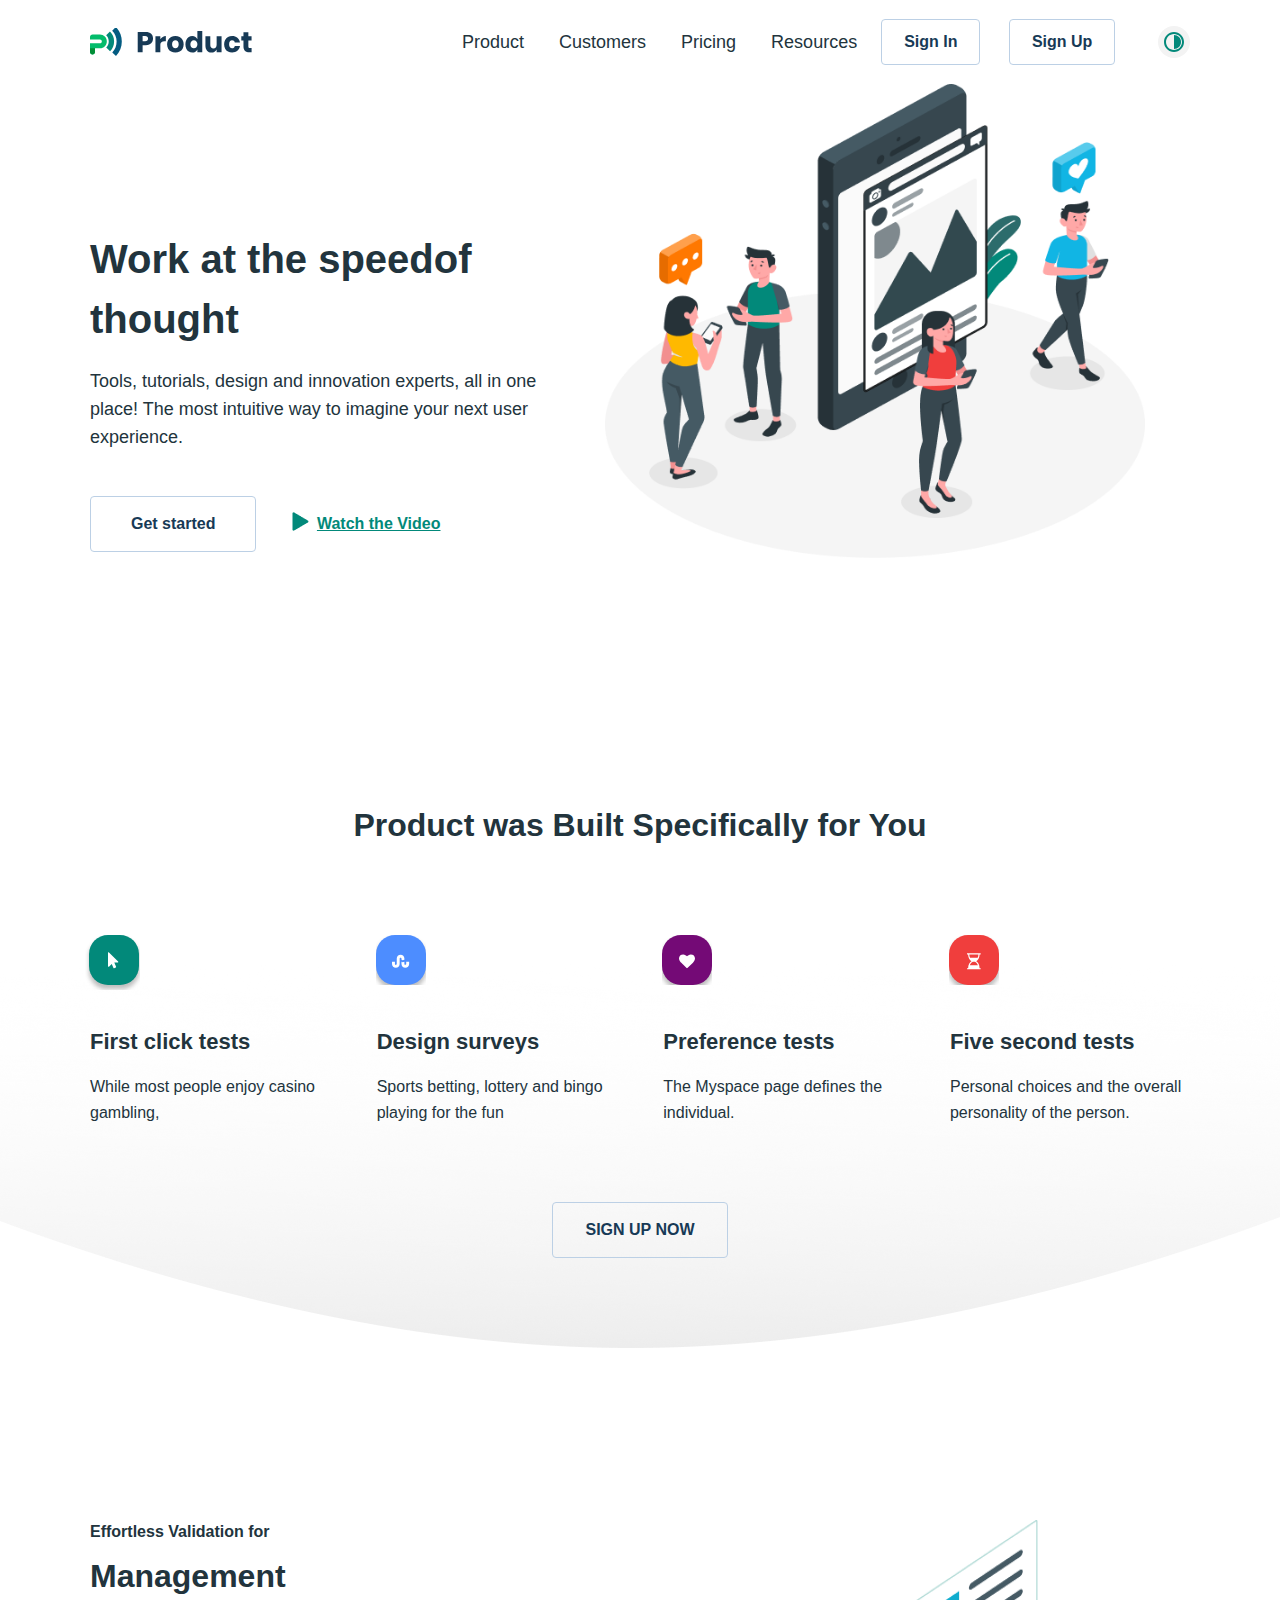
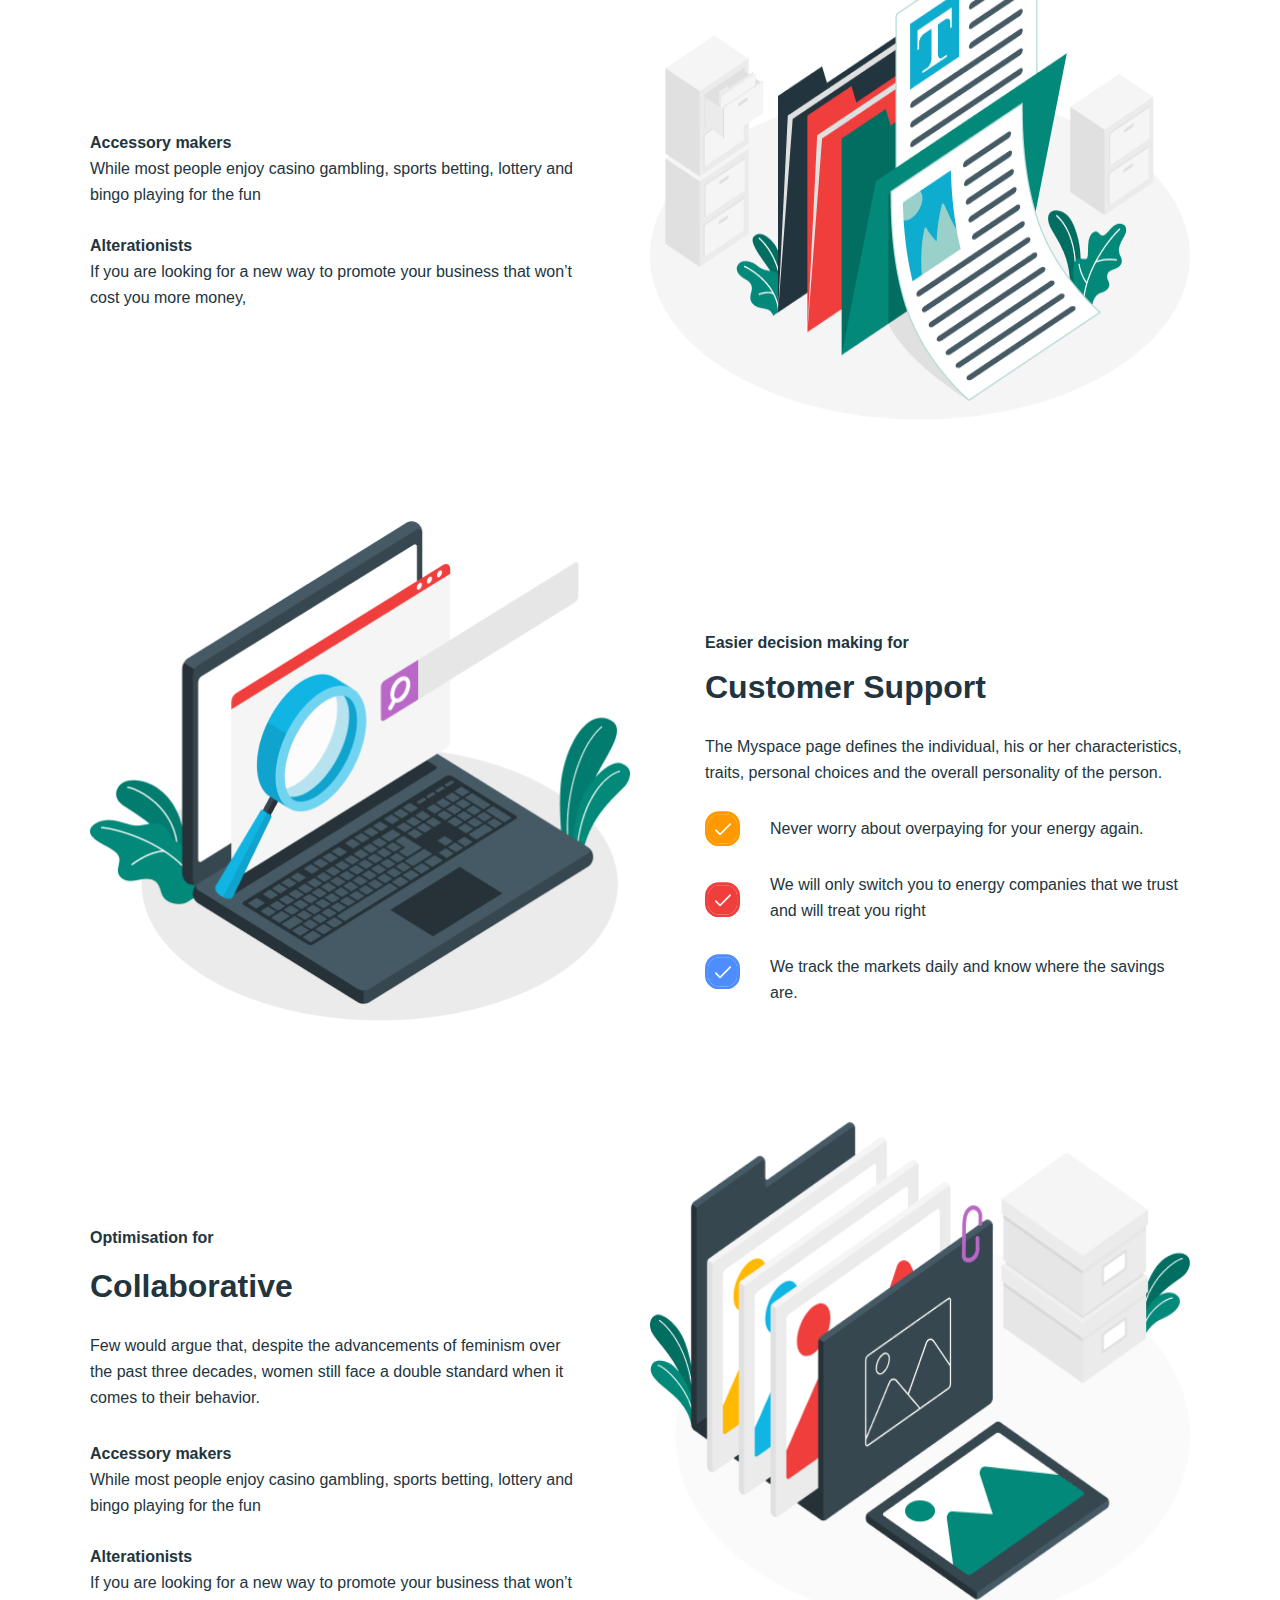
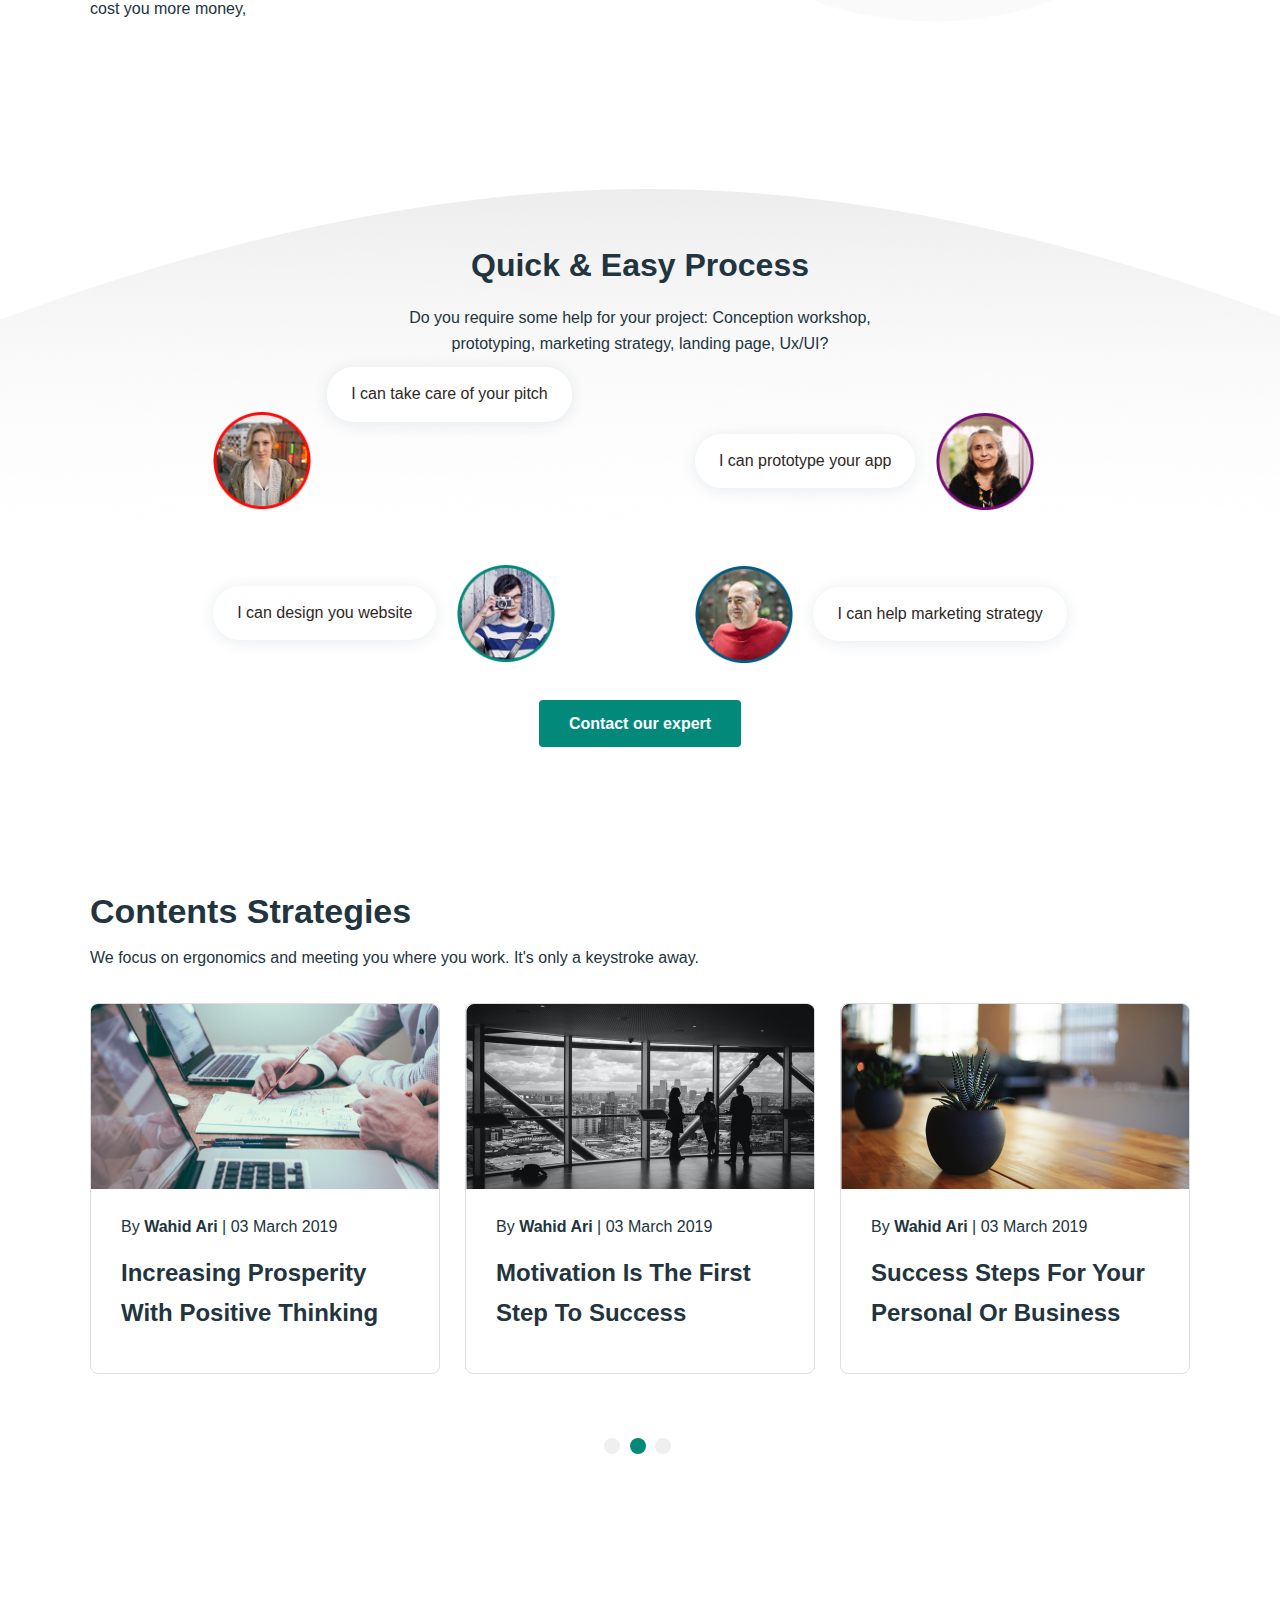
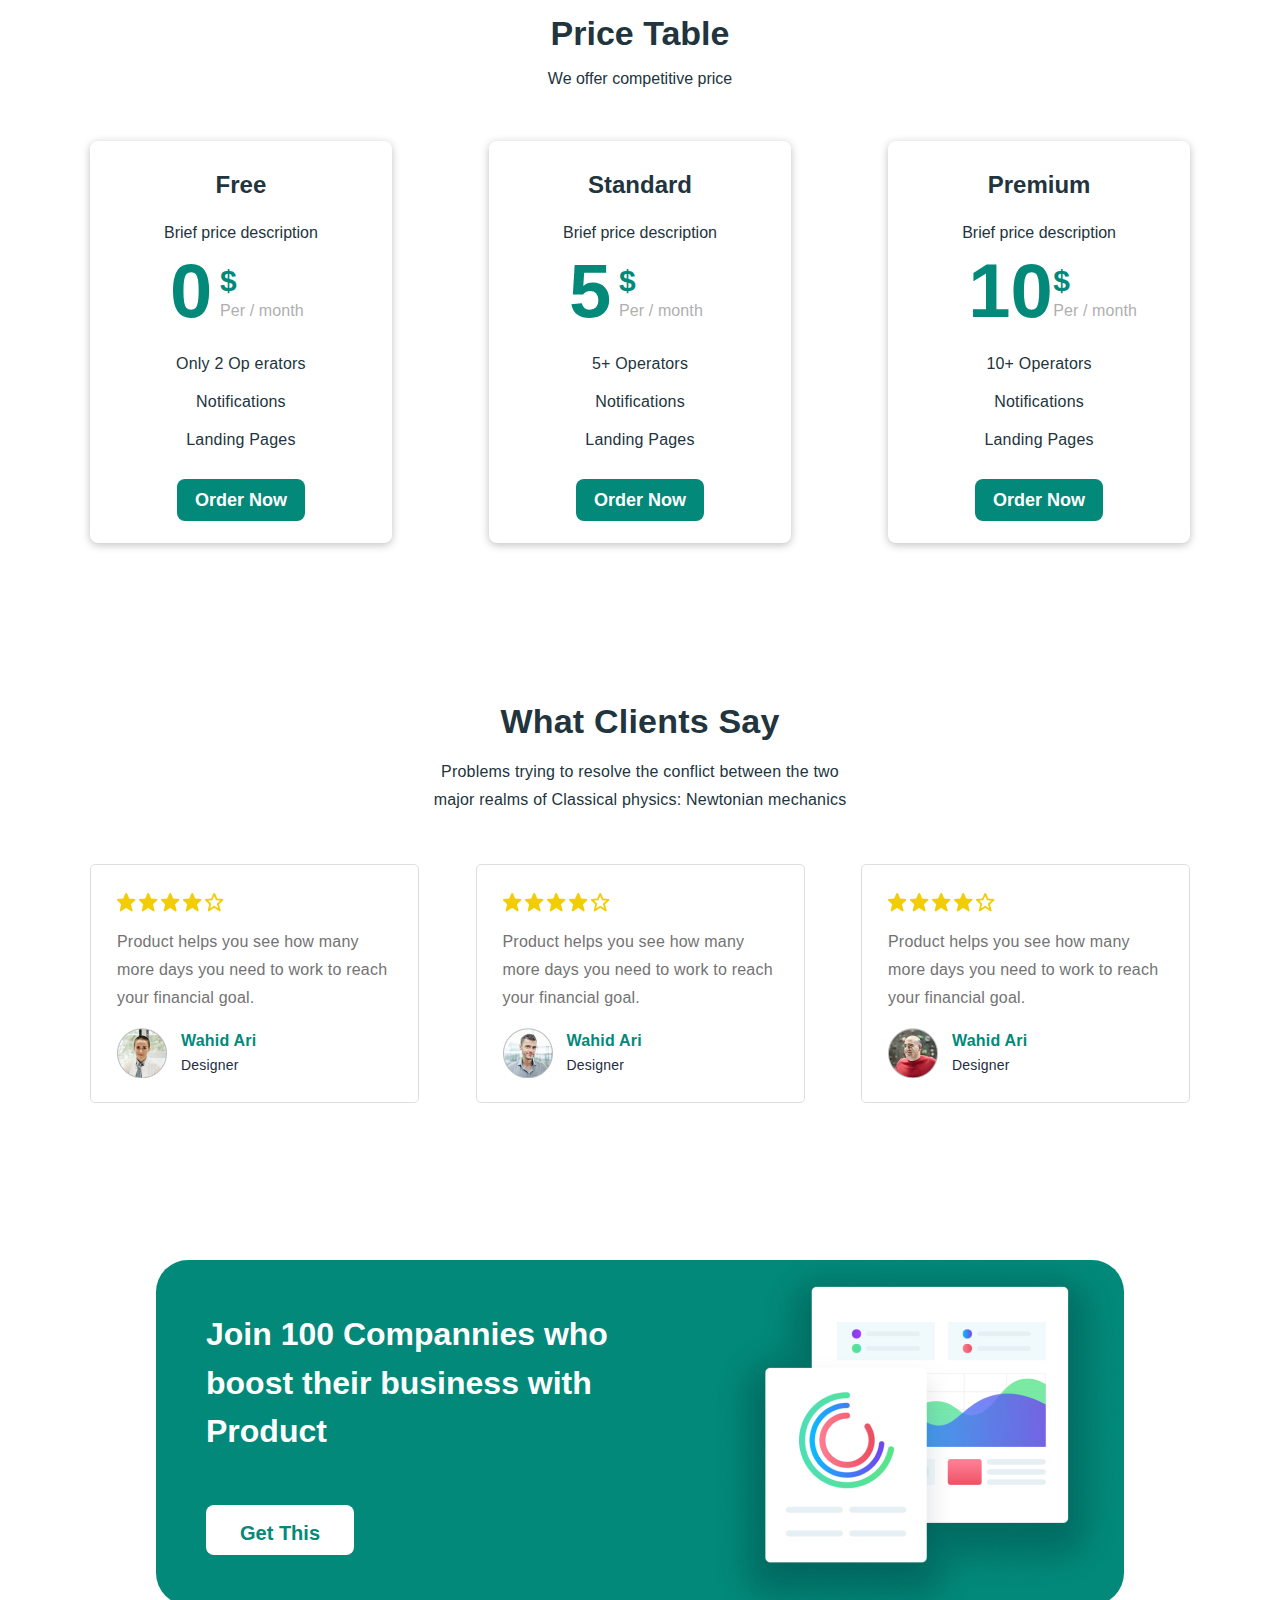
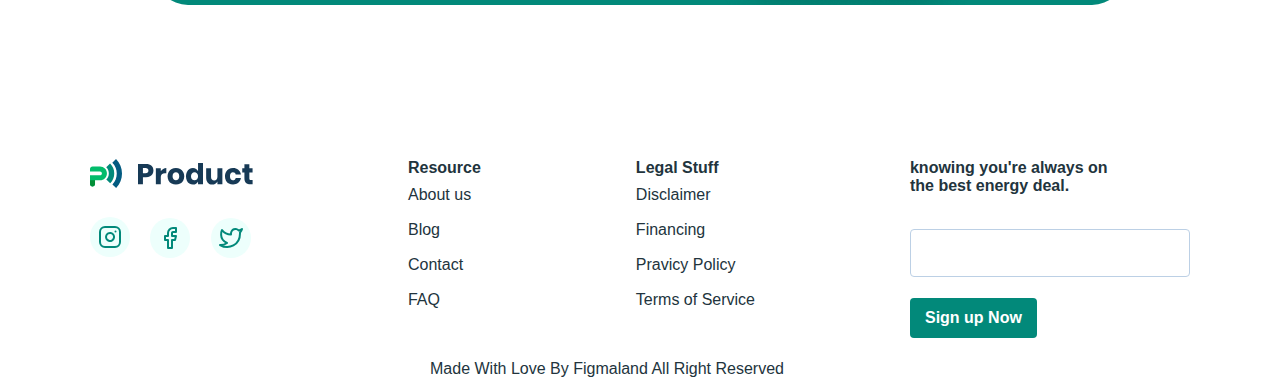
==== commit cbb1505d: "succes" ====
--- a/index.html
+++ b/index.html
@@ -22,7 +22,7 @@
                 <nav class="site-nav">
                     <ul class="site-nav__list">
                         <li class="site-nav__item">
-                            <a class="site-nav__link" href="#">Product</a>
+                            <a class="site-nav__link" href="./index.html">Product</a>
                         </li>
 
                         <li class="site-nav__item">
@@ -30,7 +30,7 @@
                         </li>
 
                         <li class="site-nav__item">
-                            <a class="site-nav__link" href="#">Pricing</a>
+                            <a class="site-nav__link" href="./pricing.html">Pricing</a>
                         </li>
 
                         <li class="site-nav__item">
@@ -49,6 +49,10 @@
                     alt="#"
                     width="32"
                     height="32">
+                </button>
+
+                <button class="menu-btn">
+                    <img src="./icons/menu.svg" alt="Menu-btn">
                 </button>
             </div>
         </div>
@@ -165,7 +169,7 @@
                         <div class="process-section__inner2">
                             <span class="process-team__text">I can design you website</span>
                             <span class="process-team_circle"></span>
-                            <img src="./images/Avator2.png" srcset="./images/Avator2.png 1x, ./images/Avator2@2x.png 2x"
+                            <img class="process__avator" src="./images/Avator2.png" srcset="./images/Avator2.png 1x, ./images/Avator2@2x.png 2x"
                             alt="Team"
                             width="98"
                             height="98">
@@ -176,7 +180,7 @@
                         <div class="process-section__inner3">
                             <span class="process-team__text">I can prototype your app</span>
                             <span class="process-team_circle"></span>
-                            <img src="./images/Avator4.png" srcset="./images/Avator4.png 1x, ./images/Avator4@2x.png 2x"
+                            <img class="process__avator" src="./images/Avator4.png" srcset="./images/Avator4.png 1x, ./images/Avator4@2x.png 2x"
                             alt="Team"
                             width="98"
                             height="98">
--- a/css/main.css
+++ b/css/main.css
@@ -1,4 +1,4 @@
-:root{
+:root {
     --body-bg-color: #FFFFFF;
     --nav-text-color: #22343D;
     --register-text-color: #173A56;
@@ -6,8 +6,9 @@
     --bg-img-section3: url('../images/BgProcess.png');
 }
 
-.dark{
-    --body-bg-color: #1F2E35;;
+.dark {
+    --body-bg-color: #1F2E35;
+    ;
     --nav-text-color: #FFFFFF;
     --register-text-color: #FFFFFF;
     --bg-img-section2: url('../images/Bg2.png');
@@ -15,64 +16,65 @@
 }
 
 html {
-	height: 100%;
-	scroll-behavior: smooth;
+    height: 100%;
+    scroll-behavior: smooth;
 }
 
 *,
 *::before,
 *::after {
-	box-sizing: border-box;
+    box-sizing: border-box;
 }
 
 body {
-	display: flex;
-	flex-direction: column;
-	height: 100%;
-	margin: 0;
-	font-family: 'Arial', sans-serif;
+    display: flex;
+    flex-direction: column;
+    height: 100%;
+    margin: 0;
+    font-family: 'Arial', sans-serif;
     background-color: var(--body-bg-color);
 }
 
 main {
-	flex-grow: 1;
+    flex-grow: 1;
 }
 
 img {
-	vertical-align: middle;
-	object-fit: cover;
-}
-
-a{
+    vertical-align: middle;
+    object-fit: cover;
+}
+
+a {
     text-decoration: none;
 }
 
 .visually-hidden {
-	clip: rect(0 0 0 0);
-	clip-path: inset(50%);
-	height: 1px;
-	overflow: hidden;
-	position: absolute;
-	white-space: nowrap;
-	width: 1px;
-}
-
-.container{
-    width: 1140px;
+    clip: rect(0 0 0 0);
+    clip-path: inset(50%);
+    height: 1px;
+    overflow: hidden;
+    position: absolute;
+    white-space: nowrap;
+    width: 1px;
+}
+
+.container {
+    max-width: 1140px;
     margin: 0 auto;
     padding: 0 20px;
 }
+
 /*===HEADER START===*/
-.site-header{
+.site-header {
     padding: 19px 0;
 }
 
-.site-header__inner{
+.site-header__inner {
     display: flex;
     align-items: center;
 }
 
-.site-nav__list{
+.site-nav__list {
     display: flex;
     margin: 0;
     padding: 0;
@@ -80,11 +82,11 @@
     list-style-type: none;
 }
 
-.site-nav__item + .site-nav__item{
+.site-nav__item+.site-nav__item {
     margin-left: 35px;
 }
 
-.site-nav__link{
+.site-nav__link {
     display: inline-block;
     font-style: normal;
     font-weight: 400;
@@ -94,12 +96,13 @@
     text-decoration: none;
 }
 
-.site-register{
+.site-register {
     margin-left: 24px;
 }
 
-.site-register__link{
-    display: inline-block;;
+.site-register__link {
+    display: inline-block;
+    ;
     padding: 10px 22px;
     font-weight: 600;
     font-size: 16px;
@@ -111,28 +114,48 @@
     transition: all 0.4s ease;
 }
 
-.site-register__link:hover{
+.site-register__link:hover {
     color: #FFFFFF;
     background: #02897A;
     transition: all 0.4s ease;
-    
-}
-
-.site-register__link + .site-register__link{
+
+}
+
+.site-register__link+.site-register__link {
     margin-left: 24px;
 }
 
-.btn{
+.btn {
     padding: 0;
     border: none;
-    background: #F3F3F3;
-    border-radius: 100px;
+    background: transparent;
     margin-left: auto;
 }
+
+.menu-btn {
+    display: none;
+    border: none;
+    background: transparent;
+}
+
+@media only screen and (max-width:576px) {
+
+    .site-nav,
+    .site-register,
+    .btn {
+        display: none;
+    }
+
+    .menu-btn {
+        display: block;
+        margin-left: auto;
+    }
+}
+
 /*===HEADER FINISH===*/
 
 /*===MAIN SECTION1 START===*/
-.intro{
+.intro {
     padding-top: 145px;
     background-size: 540px 474px;
     background-position: calc(50% + 235px) top;
@@ -140,15 +163,15 @@
     background-image: url('../images/amico1.png');
 }
 
-.work-section{
+.work-section {
     padding-bottom: 249px;
 }
 
-.work-section__inner{
-    width: 458px;
-}
-
-.work-section__title{
+.work-section__inner {
+    max-width: 458px;
+}
+
+.work-section__title {
     margin: 0;
     margin-bottom: 18px;
     font-weight: 700;
@@ -157,7 +180,7 @@
     color: var(--nav-text-color);
 }
 
-.work-section__text{
+.work-section__text {
     margin: 0;
     margin-bottom: 45px;
     font-weight: 400;
@@ -166,7 +189,7 @@
     color: var(--nav-text-color);
 }
 
-.work-div__link{
+.work-div__link {
     display: inline-block;
     padding: 15px 40px;
     font-weight: 700;
@@ -179,13 +202,13 @@
     transition: all 0.4s ease;
 }
 
-.work-div__link:hover{
+.work-div__link:hover {
     color: #FFFFFF;
     background: #02897A;
     transition: all 0.4s ease;
 }
 
-.work-div__link2{
+.work-div__link2 {
     position: relative;
     display: inline-block;
     margin-left: 56px;
@@ -196,7 +219,7 @@
     color: #02897A;
 }
 
-.work-div__link2::before{
+.work-div__link2::before {
     position: absolute;
     left: -25px;
     content: "";
@@ -205,17 +228,58 @@
     background-repeat: no-repeat;
     background-image: url('../icons/Triangle.png');
 }
+
+@media only screen and (max-width:576px) {
+    .intro {
+        padding: 350px 0 115px;
+        background-size: 338px 310px;
+        background-position: top center;
+    }
+
+    .work-section__inner {
+        margin: 0 auto;
+    }
+
+    .work-section__title {
+        margin-top: 10px;
+        font-size: 36px;
+        text-align: center;
+    }
+
+    .work-section__text {
+        text-align: center;
+    }
+
+    .work-div {
+        display: flex;
+        justify-content: center;
+        align-items: center;
+    }
+}
+
+@media only screen and (max-width:385px) {
+    .work-div__link {
+        padding: 8px 20px;
+        font-size: 14px;
+    }
+
+    .work-div__link2 {
+        font-size: 14px;
+    }
+}
+
+
 /*===MAIN SECTION1 FINISH===*/
 
 /*===MAIN SECTION 2 START===*/
-.test-section{
+.test-section {
     margin-bottom: 172px;
     background-position: calc(50%) bottom;
     background-repeat: no-repeat;
     background-image: var(--bg-img-section2)
 }
 
-.test-title{
+.test-title {
     margin: 0;
     margin-bottom: 146px;
     font-weight: 700;
@@ -225,19 +289,20 @@
     color: var(--nav-text-color);
 }
 
-.test-section__list{
+.test-section__list {
     display: flex;
     justify-content: space-between;
     margin: 0;
     padding: 0;
     list-style-type: none;
 }
-.test-section__item{
+
+.test-section__item {
     position: relative;
-    width: 240px;
-}
-
-.test-section__item:nth-child(1)::before{
+    max-width: 240px;
+}
+
+.test-section__item:nth-child(1)::before {
     content: '';
     width: 55px;
     height: 55px;
@@ -248,7 +313,7 @@
     background-image: url('../icons/icon.svg');
 }
 
-.test-section__item:nth-child(2)::before{
+.test-section__item:nth-child(2)::before {
     content: '';
     width: 55px;
     height: 55px;
@@ -259,7 +324,7 @@
     background-image: url('../icons/icon2.svg');
 }
 
-.test-section__item:nth-child(3)::before{
+.test-section__item:nth-child(3)::before {
     content: '';
     width: 55px;
     height: 55px;
@@ -270,7 +335,7 @@
     background-image: url('../icons/icon3.svg');
 }
 
-.test-section__item:nth-child(4)::before{
+.test-section__item:nth-child(4)::before {
     content: '';
     width: 55px;
     height: 55px;
@@ -281,7 +346,7 @@
     background-image: url('../icons/icon4.svg');
 }
 
-.test-section__title{
+.test-section__title {
     margin: 0;
     margin-top: 30px;
     margin-bottom: 13px;
@@ -291,20 +356,20 @@
     color: var(--nav-text-color)
 }
 
-.test-section__text{
-    font-weight: 400;
-    font-size: 16px;
-    line-height: 26px;
-    color:var(--nav-text-color);
-}
-
-.test-section__link__div{
+.test-section__text {
+    font-weight: 400;
+    font-size: 16px;
+    line-height: 26px;
+    color: var(--nav-text-color);
+}
+
+.test-section__link__div {
     display: flex;
     margin-top: 60px;
     padding-bottom: 90px;
 }
 
-.test-section__link{
+.test-section__link {
     display: inline-block;
     margin: auto;
     padding: 15px 32px;
@@ -318,30 +383,71 @@
     transition: all 0.4s ease;
 }
 
-.test-section__link:hover{
+.test-section__link:hover {
     color: #FFFFFF;
     background: #02897A;
     transition: all 0.4s ease;
 }
+
+@media only screen and (max-width:576px) {
+    .test-section__list {
+        flex-direction: column;
+        align-items: center;
+    }
+
+    .test-title {
+        width: 331px;
+        margin: 0 auto;
+        margin-bottom: 146px;
+    }
+
+    .test-section__item {
+        margin-bottom: 74px;
+    }
+
+    .test-section__item:nth-child(4) {
+        margin-bottom: 0;
+        margin-bottom: 37px;
+    }
+
+    .test-section__item:nth-child(1)::before,
+    .test-section__item:nth-child(2)::before,
+    .test-section__item:nth-child(3)::before,
+    .test-section__item:nth-child(4)::before {
+        position: absolute;
+        left: 100px;
+    }
+
+    .test-section__title,
+    .test-section__text {
+        text-align: center;
+    }
+
+    .test-section__link__div {
+        margin-top: 0;
+        padding-bottom: 42px;
+    }
+}
+
 /*===MAIN SECTION 2 FINISH===*/
 
 /*===MAIN SECTION 3 START===*/
 
-.customer-section__inner{
-    background-image: url('../images/amico.png'), url('../images/amico2.png'),url('../images/amico3.png');
+.customer-section__inner {
+    background-image: url('../images/amico.png'), url('../images/amico2.png'), url('../images/amico3.png');
     background-size: 540px 500px;
-    background-position: top right, center left, bottom right ;
+    background-position: top right, center left, bottom right;
     background-repeat: no-repeat no-repeat, no-repeat;
 }
 
 
 
-.customer-section__inner__div{
-    width: 485px;
+.customer-section__inner__div {
+    max-width: 485px;
     margin-bottom: 320px;
 }
 
-.management-text{
+.management-text {
     margin: 0;
     margin-bottom: 8px;
     font-weight: 600;
@@ -350,7 +456,7 @@
     color: var(--nav-text-color);
 }
 
-.management-title{
+.management-title {
     margin: 0;
     margin-bottom: 130px;
     font-weight: 700;
@@ -360,7 +466,7 @@
 
 }
 
-.management-strong{
+.management-strong {
     margin: 0;
     margin-bottom: 12px;
     font-weight: 600;
@@ -369,7 +475,7 @@
     color: var(--nav-text-color);
 }
 
-.management-text2{
+.management-text2 {
     margin: 0;
     margin-bottom: 25px;
     font-weight: 400;
@@ -378,30 +484,30 @@
     color: var(--nav-text-color);
 }
 
-.management-strong2{
+.management-strong2 {
     margin: 0;
     margin-bottom: 12px;
     font-weight: 600;
     font-size: 16px;
     line-height: 26px;
-    color: var(--nav-text-color);  
-}
-
-.management-text3{
-    margin: 0;
-    font-weight: 400;
-    font-size: 16px;
-    line-height: 26px;
-    color: var(--nav-text-color);
-}
-
-.customer-section__inner__div2{
-    width: 485px;
+    color: var(--nav-text-color);
+}
+
+.management-text3 {
+    margin: 0;
+    font-weight: 400;
+    font-size: 16px;
+    line-height: 26px;
+    color: var(--nav-text-color);
+}
+
+.customer-section__inner__div2 {
+    max-width: 485px;
     margin-bottom: 220px;
     margin-left: auto;
 }
 
-.support-text{
+.support-text {
     margin: 0;
     margin-bottom: 8px;
     font-weight: 600;
@@ -410,7 +516,7 @@
     color: var(--nav-text-color);
 }
 
-.support-title{
+.support-title {
     margin: 0;
     margin-bottom: 23px;
     font-weight: 700;
@@ -419,7 +525,7 @@
     color: var(--nav-text-color);
 }
 
-.support-text2{
+.support-text2 {
     margin: 0;
     margin-bottom: 30px;
     font-weight: 400;
@@ -428,7 +534,7 @@
     color: var(--nav-text-color);
 }
 
-.support-text3{
+.support-text3 {
     position: relative;
     margin: 0;
     margin-bottom: 30px;
@@ -439,7 +545,7 @@
     color: var(--nav-text-color);
 }
 
-.support-text3::before{
+.support-text3::before {
     position: absolute;
     content: '';
     top: -5px;
@@ -447,9 +553,9 @@
     width: 35px;
     height: 35px;
     background-image: url(../icons/Group13.svg);
-}    
-
-.support-text4{
+}
+
+.support-text4 {
     position: relative;
     margin: 0;
     margin-bottom: 30px;
@@ -460,7 +566,7 @@
     color: var(--nav-text-color);
 }
 
-.support-text4::before{
+.support-text4::before {
     position: absolute;
     content: '';
     top: 10px;
@@ -468,9 +574,9 @@
     width: 35px;
     height: 35px;
     background-image: url(../icons/Group13_3.svg);
-} 
-
-.support-text5{
+}
+
+.support-text5 {
     position: relative;
     margin: 0;
     margin-left: 65px;
@@ -480,96 +586,145 @@
     color: var(--nav-text-color);
 }
 
-.support-text5::before{
+.support-text5::before {
     position: absolute;
     content: '';
     left: -65px;
     width: 35px;
     height: 35px;
     background-image: url(../icons/Group13_2.svg);
-} 
-
-.customer-section__inner__div3{
-    width: 485px;
+}
+
+.customer-section__inner__div3 {
+    max-width: 485px;
     margin-bottom: 167px;
 }
 
-.colloborative-text{
+.colloborative-text {
+    margin: 0;
+    margin-bottom: 12px;
     font-weight: 600;
     font-size: 16px;
     line-height: 24px;
     color: var(--nav-text-color);
 }
 
-.colloborative-title{
+.colloborative-title {
+    margin: 0;
+    margin-bottom: 23px;
     font-weight: 700;
     font-size: 32px;
     line-height: 48px;
     color: var(--nav-text-color);
 }
 
-.colloborative-text2{
-    font-weight: 400;
-    font-size: 16px;
-    line-height: 26px;
-    color: var(--nav-text-color);
-}
-
-.colloborative-strong{
+.colloborative-text2 {
+    margin: 0;
+    margin-bottom: 30px;
+    font-weight: 400;
+    font-size: 16px;
+    line-height: 26px;
+    color: var(--nav-text-color);
+}
+
+.colloborative-strong {
+    margin: 0;
+    margin-bottom: 12px;
     font-weight: 600;
     font-size: 16px;
     line-height: 26px;
-    color: var(--nav-text-color);    
-}
-
-.colloborative-text3{
-    font-weight: 400;
-    font-size: 16px;
-    line-height: 26px;
-    color: var(--nav-text-color);
-}
-
-.colloborative-strong2{
+    color: var(--nav-text-color);
+}
+
+.colloborative-text3 {
+    margin: 0;
+    margin-bottom: 25px;
+    font-weight: 400;
+    font-size: 16px;
+    line-height: 26px;
+    color: var(--nav-text-color);
+}
+
+.colloborative-strong2 {
+    margin: 0;
+    margin-bottom: 12px;
     font-weight: 600;
     font-size: 16px;
     line-height: 26px;
     color: var(--nav-text-color);
 }
 
-.colloborative-text4{
-    font-weight: 400;
-    font-size: 16px;
-    line-height: 26px;
-    color: var(--nav-text-color);
+.colloborative-text4 {
+    margin: 0;
+    font-weight: 400;
+    font-size: 16px;
+    line-height: 26px;
+    color: var(--nav-text-color);
+}
+
+@media only screen and (max-width:576px) {
+    .customer-section__inner {
+        padding-top: 405px;
+        background-position: top center;
+        background-size: 100%;
+    }
+
+    .customer-section__inner__div {
+        margin-top: 99px;
+        margin-bottom: 99px;
+    }
+
+    .management-title {
+        margin-bottom: 16px;
+    }
+
+    .customer-section__inner__div2 {
+        padding-top: 496px;
+        margin-bottom: 99px;
+        background-image: url('../images/amico2.png');
+        background-position: top center;
+        background-repeat: no-repeat;
+        background-size: 100%;
+    }
+
+    .customer-section__inner__div3 {
+
+        padding-top: 438px;
+        background-image: url('../images/amico3.png');
+        background-position: top center;
+        background-repeat: no-repeat;
+        background-size: 100%;
+
+    }
 }
 
 /*===MAIN SECTION 3 FINISH===*/
 
 
 /*===MAIN SECTION 4 START===*/
-.process-section{
+.process-section {
     padding-bottom: 150px;
     background-image: var(--bg-img-section3);
     background-repeat: no-repeat;
     background-position: top center;
 }
 
-.process-title{
+.process-title {
     font-weight: 700;
     margin: 0;
     padding-top: 52px;
     margin-bottom: 16px;
     font-size: 32px;
-    line-height: 48px;  
+    line-height: 48px;
     text-align: center;
     color: var(--nav-text-color);
 }
 
-.process-text{
-    font-weight: 500;
-    width: 542px;
+.process-text {
+    max-width: 542px;
     margin: 0 auto;
     margin-bottom: 10px;
+    font-weight: 500;
     font-size: 16px;
     line-height: 26px;
     text-align: center;
@@ -577,23 +732,23 @@
 }
 
 
-.process-section__inner{
+.process-section__inner {
     display: flex;
     justify-content: space-evenly;
 }
 
-.process-team__inner{
+.process-team__inner {
     display: flex;
-    width: 363px;
+    max-width: 363px;
     height: 55px;
 
 }
 
-.process-img{
+.process-img {
     margin-top: 45px;
 }
 
-.process-team__text{
+.process-team__text {
     display: inline-block;
     padding: 15px 24px;
     font-weight: 500;
@@ -607,35 +762,36 @@
 }
 
 
-.process-team__text:nth-child(1){
+.process-team__text:nth-child(1) {
     margin-right: 16px;
 }
 
-.process-team__text:nth-child(2){
+.process-team__text:nth-child(2) {
     margin-left: 16px;
 }
 
-.process-section__inner2{
-    margin-top: 143px;   
-}
-
-.process-right{
+.process-section__inner2 {
+    margin-top: 143px;
+}
+
+.process-right {
     margin-top: 46px;
 }
 
-.process-section__inner4{
+.process-section__inner4 {
     margin-top: 55px;
 }
-.process__link{
+
+.process__link {
     display: block;
     text-align: center;
     margin-top: 48px;
 }
 
-.process-btn{
-    font-weight: 700;
+.process-btn {
     margin-top: 48px;
     padding: 15px 30px;
+    font-weight: 700;
     font-size: 16px;
     line-height: 24px;
     color: #FFFFFF;
@@ -643,10 +799,80 @@
     border-radius: 4px;
     text-decoration: none;
 }
+
+@media only screen and (max-width:576px) {
+
+    .process-section {
+        padding-bottom: 100px;
+    }
+
+    .process-section__inner {
+        flex-direction: column;
+        align-items: center;
+
+    }
+
+    .process-team__inner {
+        width: 100%;
+        height: auto;
+        align-items: center;
+    }
+
+    .process-img {
+        margin: 0;
+    }
+
+    .process-team__text:nth-child(1) {
+        margin-right: 0px;
+    }
+
+    .process-team__text:nth-child(2) {
+        margin-left: 45px;
+    }
+
+    .process-section__inner2 {
+        margin-top: 32px;
+    }
+
+    .process-section__inner3 {
+        margin-top: 32px;
+        justify-content: space-between;
+    }
+
+    .process-section__inner4 {
+        margin-top: 0px;
+    }
+
+    .process__avator {
+        margin-left: 45px;
+    }
+
+    .process-right {
+        display: flex;
+        flex-direction: column-reverse;
+        margin-top: 32px;
+    }
+}
+
+@media only screen and (max-width:440px) {
+
+    .process-section__inner {
+        width: 100%;
+    }
+
+    .process-team__text:nth-child(2) {
+        margin-left: 0px;
+    }
+
+    .process__avator {
+        margin-left: 0px;
+    }
+}
+
 /*===MAIN SECTION 4 FINISH===*/
 
 /*===MAIN SECTION 5 START===*/
-.strategies__title{
+.strategies__title {
     margin: 0;
     margin-bottom: 8px;
     font-weight: 700;
@@ -655,7 +881,7 @@
     color: var(--nav-text-color);
 }
 
-.strategies__text{
+.strategies__text {
     margin: 0;
     margin-bottom: 32px;
     font-weight: 500;
@@ -665,7 +891,7 @@
 }
 
 
-.strategies__list{
+.strategies__list {
     display: flex;
     justify-content: space-between;
     margin: 0;
@@ -674,7 +900,7 @@
     list-style-type: none;
 }
 
-.strategies__item{
+.strategies__item {
     background-color: #FFFFFF;
     border: 1px solid #DEDEDE;
     border-radius: 8px;
@@ -683,38 +909,38 @@
 
 
 
-.strategies__item__text{
+.strategies__item__text {
     font-weight: 400;
     font-size: 16px;
     line-height: 28px;
     color: #22343D;
-    margin: 0px 30px 0px 30px ;
+    margin: 0px 30px 0px 30px;
     margin-top: 24px;
     margin-bottom: 12px;
 }
 
-.strategies__item__text2{
-    margin: 0;
-    width: 280px;
+.strategies__item__text2 {
+    margin: 0;
+    max-width: 280px;
     font-weight: 700;
     font-size: 24px;
     line-height: 40px;
     color: #22343D;
-    margin: 0px 30px 40px 30px ;
+    margin: 0px 30px 40px 30px;
     transition: all 0.3 ease;
-}  
-
-.strategies__item__text2:hover{
+}
+
+.strategies__item__text2:hover {
     color: #02897A;
     transition: all 0.3 ease;
 }
 
-.slider__div{
+.slider__div {
     text-align: center;
     padding-bottom: 150px;
 }
 
-.slider-span{
+.slider-span {
     width: 16px;
     height: 16px;
     border-radius: 50%;
@@ -723,21 +949,56 @@
     margin-right: 5px;
 }
 
-.slider-span:nth-child(2){
+.slider-span:nth-child(2) {
     background: #02897A;
 }
+
+@media only screen and (max-width:576px) {
+
+    .strategies-section {
+        align-items: center;
+    }
+
+    .strategies__title {
+        text-align: center;
+    }
+
+    .strategies__text {
+        text-align: center;
+    }
+
+    .strategies__div {
+        width: max-content;
+    }
+
+    .strategies__list {
+        flex-direction: column;
+        justify-content: center;
+        margin-bottom: 45px;
+    }
+
+    .strategies__item {
+        margin-bottom: 16px;
+        border: none;
+    }
+
+    .slider__div {
+        display: none;
+    }
+}
+
 /*===MAIN SECTION 5 FINISH===*/
 
 /*===MAIN SECTION 6 START===*/
-.price-section{
+.price-section {
     margin-bottom: 150px;
 }
 
-.table-div{
+.table-div {
     text-align: center;
 }
 
-.table__title{
+.table__title {
     margin: 0;
     margin-bottom: 8px;
     font-weight: 700;
@@ -746,7 +1007,7 @@
     color: var(--nav-text-color);
 }
 
-.table__text{
+.table__text {
     margin: 0;
     margin-bottom: 50px;
     font-weight: 500;
@@ -755,14 +1016,15 @@
     color: var(--nav-text-color);
 }
 
-.price__list{
+.price__list {
     display: flex;
     justify-content: space-between;
     margin: 0;
     padding: 0;
     list-style-type: none;
 }
-.price__item{
+
+.price__item {
     position: relative;
     text-align: center;
     padding: 24px 74px 32px;
@@ -772,27 +1034,28 @@
     transition: all 0.4s ease;
 }
 
-.price__item:hover{
+.price__item:hover {
     transition: all 0.4s ease;
     background: #02897A;
 }
 
-.price__item:hover .price__title{
-    color: #FFFFFF;   
-}
-
-.price__item:hover .price__desc{
+.price__item:hover .price__title {
     color: #FFFFFF;
 }
 
-.price__item:hover .ins{
+.price__item:hover .price__desc {
     color: #FFFFFF;
 }
 
-.price__item:hover .price__text{
+.price__item:hover .ins {
     color: #FFFFFF;
 }
-.price__title{
+
+.price__item:hover .price__text {
+    color: #FFFFFF;
+}
+
+.price__title {
     margin: 0;
     margin-bottom: 8px;
     font-weight: 700;
@@ -800,7 +1063,8 @@
     line-height: 40px;
     color: #22343D;
 }
-.price__desc{
+
+.price__desc {
     margin: 0;
     font-weight: 400;
     font-size: 16px;
@@ -808,7 +1072,8 @@
     color: #22343D;
     padding-bottom: 100px;
 }
-.ins{
+
+.ins {
     position: absolute;
     font-weight: 700;
     font-size: 76px;
@@ -822,10 +1087,21 @@
     left: 80px;
     color: #02897A;
 }
-.ins__text{
+
+.ins__text {
     position: absolute;
     top: 160px;
     left: 130px;
+    margin: 0;
+    padding: 0;
+    font-weight: 400;
+    font-size: 16px;
+    line-height: 19px;
+    letter-spacing: 0.1px;
+    color: #AFAFAF;
+}
+
+.ins__text2 {
     font-weight: 400;
     font-size: 16px;
     line-height: 19px;
@@ -833,22 +1109,12 @@
     color: #AFAFAF;
     padding: 0;
     margin: 0;
-}
-
-.ins__text2{
-    font-weight: 400;
-    font-size: 16px;
-    line-height: 19px;
-    letter-spacing: 0.1px;
-    color: #AFAFAF;
-    padding: 0;
-    margin: 0;
     position: absolute;
     top: 160px;
     left: 165px;
 }
 
-.ins__text::before{
+.ins__text::before {
     content: "$";
     width: 16px;
     height: 29px;
@@ -861,11 +1127,11 @@
     color: #02897A;
 }
 
-.price__item:hover .ins__text::before{
+.price__item:hover .ins__text::before {
     color: #FFF;
 }
 
-.price__text{
+.price__text {
     margin: 0;
     margin-bottom: 16px;
     font-weight: 500;
@@ -875,12 +1141,12 @@
     color: #22343D;
 }
 
-.price__text2{
+.price__text2 {
     margin: 0;
     margin-bottom: 38px;
 }
 
-.price__link{
+.price__link {
     padding: 11px 18px;
     font-weight: 600;
     font-size: 18px;
@@ -891,23 +1157,39 @@
     text-decoration: none;
 }
 
-.price__item:hover .price__link{
+.price__item:hover .price__link {
     color: #02897A;
     background: #FFFFFF;
 }
+
+@media only screen and (max-width:576px) {
+
+    .price__inner {
+        margin-bottom: 99px;
+    }
+
+    .price__list {
+        flex-direction: column;
+    }
+
+    .price__item {
+        margin-bottom: 32px;
+    }
+}
+
 /*===MAIN SECTION 6 FINISH===*/
 /*===MAIN SECTION 7 START===*/
-.client-section{
+.client-section {
     margin-bottom: 157px;
 }
 
-.client__div{
-    width: 434px;
+.client__div {
+    max-width: 434px;
     margin: 0 auto;
     text-align: center;
 }
 
-.client__title{
+.client__title {
     margin: 0;
     margin-bottom: 8px;
     font-weight: 700;
@@ -916,7 +1198,8 @@
     letter-spacing: 0.2px;
     color: var(--nav-text-color);
 }
-.client__text{
+
+.client__text {
     margin: 0;
     margin-bottom: 50px;
     font-weight: 500;
@@ -926,20 +1209,23 @@
     letter-spacing: 0.2px;
     color: var(--nav-text-color);
 }
-.client__list{
+
+.client__list {
     display: flex;
     justify-content: space-between;
     margin: 0;
     padding: 0;
     list-style-type: none;
 }
-.client__item{
+
+.client__item {
     padding: 28px 26px 24px;
     background: #FFFFFF;
     border: 1px solid #DEDEDE;
     border-radius: 5px;
 }
-.client__item__text{
+
+.client__item__text {
     margin: 0;
     margin-top: 16px;
     margin-bottom: 16px;
@@ -950,24 +1236,27 @@
     letter-spacing: 0.2px;
     color: #737373;
 }
-.designer__div{
+
+.designer__div {
     display: flex;
     align-items: center;
 
 }
-.designer__inner{
+
+.designer__inner {
     margin-left: 14px;
 }
 
-.designer__text{
+.designer__text {
     margin: 0;
     font-weight: 600;
     font-size: 16px;
     line-height: 24px;
     letter-spacing: 0.2px;
     color: #02897A;
-}   
-.designer__text2{
+}
+
+.designer__text2 {
     margin: 0;
     font-weight: 500;
     font-size: 14px;
@@ -975,13 +1264,33 @@
     letter-spacing: 0.2px;
     color: #252B42;
 }
+
+@media only screen and (max-width:576px) {
+    .client__title {
+        text-align: center;
+    }
+
+    .client__text{
+        text-align: center;
+    }
+
+    .client__list {
+        flex-direction: column;
+    }
+
+    .client__item {
+        width: 100%;
+        margin-bottom: 32px;
+    }
+}
+
 /*===MAIN SECTION 7 FINISH===*/
-.boost-span{
+.boost-span {
     display: block;
     margin: 0 auto;
     margin-bottom: 154px;
     padding: 50px;
-    width: 968px;
+    max-width: 968px;
     height: 345px;
     background: #02897A;
     border-radius: 32px;
@@ -991,11 +1300,11 @@
 }
 
 
-.boost__inner{
-    width: 495px;
-}
-
-.boost__text{
+.boost__inner {
+    max-width: 495px;
+}
+
+.boost__text {
     margin: 0;
     font-weight: 600;
     font-size: 32px;
@@ -1005,9 +1314,9 @@
 }
 
 
-.boost__link{
+.boost__link {
     display: inline-block;
-    padding: 13px 34px 7px ;
+    padding: 13px 34px 7px;
     font-weight: 600;
     font-size: 20px;
     line-height: 30px;
@@ -1017,35 +1326,48 @@
     text-decoration: none;
 
 }
+
+@media only screen and (max-width:576px) {
+    .boost-span {
+        max-width: 371px;
+        height: 688px;
+    }
+
+    .boost__link{
+        
+    }
+
+}
+
 /*===MAIN FINISH===*/
 
 /*===FOOTER START===*/
-.footer__inner{
+.footer__inner {
     display: flex;
     justify-content: space-between;
     align-items: flex-start;
     margin-bottom: 16px;
 }
 
-.network-div{
+.network-div {
     margin-top: 28px;
 }
 
-.network__link{
+.network__link {
     margin-left: 16px;
 }
 
-.resource__list{
+.resource__list {
     padding: 0;
     margin: 0;
     list-style-type: none;
 }
 
-.resources__strong{
-    color: var(--nav-text-color);
-}
-
-.resource__link{
+.resources__strong {
+    color: var(--nav-text-color);
+}
+
+.resource__link {
     display: inline-block;
     margin: 0;
     font-weight: 400;
@@ -1054,16 +1376,17 @@
     color: var(--nav-text-color);
 }
 
-.legal__list{
+.legal__list {
     padding: 0;
     margin: 0;
     list-style-type: none;
 }
 
-.legal__strong{
-    color: var(--nav-text-color);
-}
-.legal__link{
+.legal__strong {
+    color: var(--nav-text-color);
+}
+
+.legal__link {
     display: inline-block;
     margin: 0;
     font-weight: 400;
@@ -1072,18 +1395,18 @@
     color: var(--nav-text-color);
 }
 
-.register-div{
+.register-div {
     margin-right: 55px;
-    width: 225px;
-}
-
-.register__text{
+    max-width: 225px;
+}
+
+.register__text {
     display: inline-block;
     margin-bottom: 34px;
     color: var(--nav-text-color);
 }
 
-input{
+input {
     width: 280px;
     height: 48px;
     background: #FFFFFF;
@@ -1091,7 +1414,7 @@
     border-radius: 4px;
 }
 
-.register__btn{
+.register__btn {
     margin-top: 21px;
     padding: 8px 15px;
     font-weight: 700;
@@ -1104,7 +1427,7 @@
     border: none;
 }
 
-.footer__small{
+.footer__small {
 
     margin-left: 340px;
     font-weight: 400;
@@ -1112,19 +1435,26 @@
     line-height: 30px;
     color: var(--nav-text-color);
 }
+
+@media only screen and (max-width:576px) {
+    .footer__inner {
+        flex-direction: column;
+    }
+}
+
 /*===FOOTER FINISH===*/
-@media
-only screen and (-webkit-min-device-pixel-ratio: 2),
-only screen and (   min--moz-device-pixel-ratio: 2),
-only screen and (     -o-min-device-pixel-ratio: 2/1),
-only screen and (        min-device-pixel-ratio: 2),
-only screen and (                min-resolution: 192dpi),
-only screen and (                min-resolution: 2dppx) { 
-  
-    .intro{
+@media only screen and (-webkit-min-device-pixel-ratio: 2),
+only screen and (min--moz-device-pixel-ratio: 2),
+only screen and (-o-min-device-pixel-ratio: 2/1),
+only screen and (min-device-pixel-ratio: 2),
+only screen and (min-resolution: 192dpi),
+only screen and (min-resolution: 2dppx) {
+
+    .intro {
         background-image: url('../images/amico1@2x.png');
     }
-    .customer-section__inner{
-    background-image: url('../images/amico@2x.png'), url('../images/amico2@2x.png'),url('../images/amico3@2x.png');
+
+    .customer-section__inner {
+        background-image: url('../images/amico@2x.png'), url('../images/amico2@2x.png'), url('../images/amico3@2x.png');
     }
 }